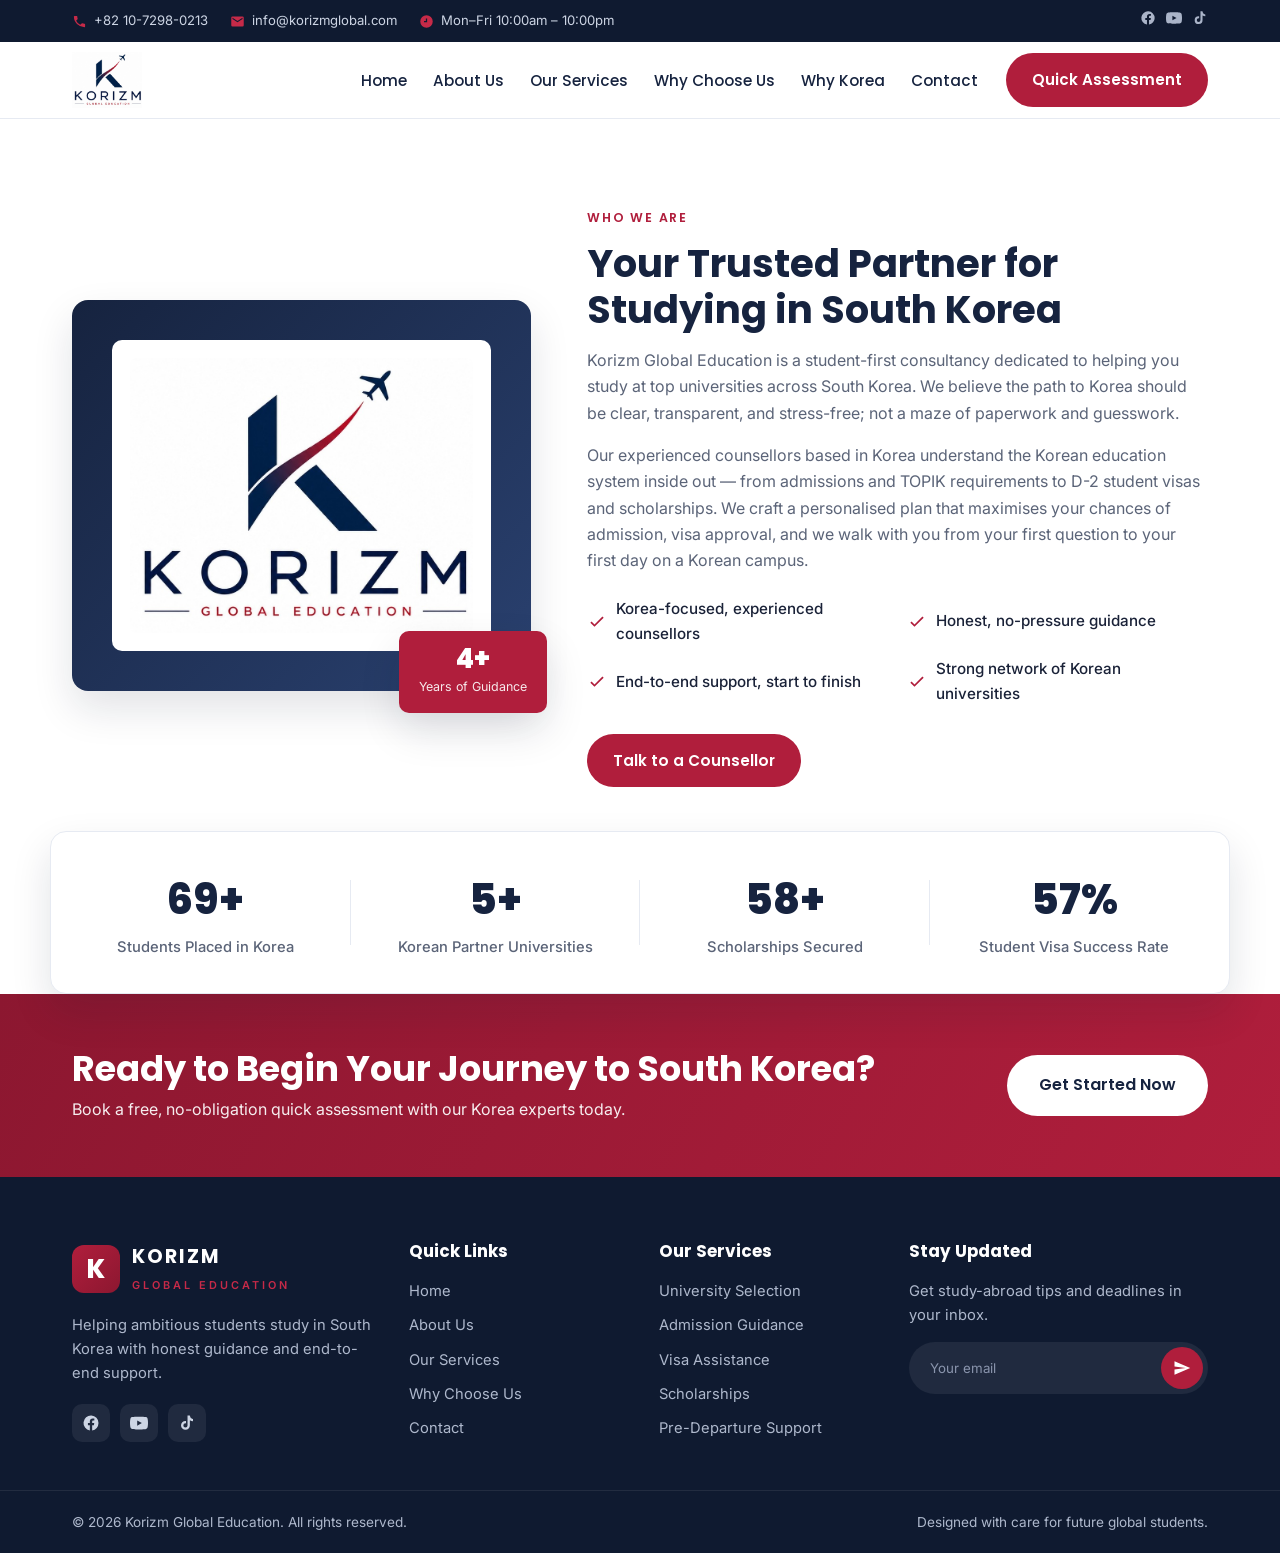
==== about.html @ 65f7f39e "Multiple Pages" ====
<!DOCTYPE html>
<html lang="en">
<head>
  <meta charset="UTF-8" />
  <meta name="viewport" content="width=device-width, initial-scale=1.0" />
  <title>About Us — Korizm Global Education</title>
  <meta name="description" content="Learn about Korizm Global Education, your trusted partner for studying in South Korea. Expert counsellors, Korea-based support, and proven success." />
  <link rel="icon" type="image/jpeg" href="public/korizm.jpg" />

  <!-- Fonts -->
  <link rel="preconnect" href="https://fonts.googleapis.com" />
  <link rel="preconnect" href="https://fonts.gstatic.com" crossorigin />
  <link href="https://fonts.googleapis.com/css2?family=Inter:wght@400;500;600;700&family=Poppins:wght@500;600;700;800&display=swap" rel="stylesheet" />

  <link rel="stylesheet" href="css/styles.css" />
</head>
<body>

  <!-- ===== Top Bar ===== -->
  <div class="topbar">
    <div class="container topbar__inner">
      <div class="topbar__contacts">
        <a href="https://wa.me/821072980213?text=Hello%20KORIZM%20Global%20Education" class="topbar__item">
          <svg viewBox="0 0 24 24" class="icon"><path d="M6.62 10.79a15.05 15.05 0 0 0 6.59 6.59l2.2-2.2a1 1 0 0 1 1.01-.24 11.36 11.36 0 0 0 3.56.57 1 1 0 0 1 1 1V20a1 1 0 0 1-1 1A17 17 0 0 1 3 4a1 1 0 0 1 1-1h3.5a1 1 0 0 1 1 1 11.36 11.36 0 0 0 .57 3.56 1 1 0 0 1-.24 1.01l-2.21 2.22z"/></svg>
          <span>+82 10-7298-0213</span>
        </a>
        <a href="mailto:info@korizmglobal.com" class="topbar__item">
          <svg viewBox="0 0 24 24" class="icon"><path d="M20 4H4a2 2 0 0 0-2 2v12a2 2 0 0 0 2 2h16a2 2 0 0 0 2-2V6a2 2 0 0 0-2-2zm0 4-8 5-8-5V6l8 5 8-5z"/></svg>
          <span>info@korizmglobal.com</span>
        </a>
        <span class="topbar__item topbar__hours">
          <svg viewBox="0 0 24 24" class="icon"><path d="M12 2a10 10 0 1 0 0 20 10 10 0 0 0 0-20zm1 11h-5v-2h3V7h2z"/></svg>
          <span>Mon–Fri 10:00am – 10:00pm</span>
        </span>
      </div>
      <div class="topbar__social">
        <a href="https://www.facebook.com/KorizmGlobal" target="_blank" aria-label="Facebook">
  <svg viewBox="0 0 24 24" class="icon">
    <path d="M22 12a10 10 0 1 0-11.56 9.88v-6.99H7.9V12h2.54V9.8c0-2.5 1.49-3.89 3.77-3.89 1.09 0 2.23.19 2.23.19v2.46h-1.26c-1.24 0-1.63.77-1.63 1.56V12h2.77l-.44 2.89h-2.33v6.99A10 10 0 0 0 22 12z"/>
  </svg>
</a>
        <a href="https://www.youtube.com/@KorizmGlobal" target="_blank" aria-label="YouTube">
  <svg viewBox="0 0 24 24" class="icon">
    <path d="M23.5 6.2a3 3 0 0 0-2.1-2.1C19.5 3.5 12 3.5 12 3.5s-7.5 0-9.4.6A3 3 0 0 0 .5 6.2 31.4 31.4 0 0 0 0 12a31.4 31.4 0 0 0 .5 5.8 3 3 0 0 0 2.1 2.1c1.9.6 9.4.6 9.4.6s7.5 0 9.4-.6a3 3 0 0 0 2.1-2.1A31.4 31.4 0 0 0 24 12a31.4 31.4 0 0 0-.5-5.8zM9.6 15.5v-7L15.8 12l-6.2 3.5z"/>
  </svg>
</a>
        <a href="https://www.tiktok.com/@korizmglobal" target="_blank" aria-label="TikTok">
  <svg viewBox="0 0 24 24" class="icon">
    <path d="M19.59 6.69a4.83 4.83 0 0 1-3.77-4.25V2h-3.12v13.17a2.78 2.78 0 1 1-2.78-2.78c.27 0 .53.04.78.11V9.33a5.9 5.9 0 0 0-.78-.05A5.9 5.9 0 1 0 15.82 15V8.35a7.93 7.93 0 0 0 4.18 1.18V6.69h-.41z"/>
  </svg>
</a>
      </div>
    </div>
  </div>

  <!-- ===== Header / Nav ===== -->
  <header class="header" id="header">
    <div class="container header__inner">
      <a href="index.html" class="brand">
        <img src="public/korizm.jpg" alt="Korizm Global Education" class="brand__logo" />
      </a>

      <nav class="nav" id="nav">
        <button class="nav__close" id="navClose" aria-label="Close menu">&times;</button>
        <ul class="nav__list">
          <li><a href="index.html" class="nav__link">Home</a></li>
          <li><a href="about.html" class="nav__link">About Us</a></li>
          <li><a href="services.html" class="nav__link">Our Services</a></li>
          <li><a href="why-us.html" class="nav__link">Why Choose Us</a></li>
          <li><a href="destinations.html" class="nav__link">Why Korea</a></li>
          <li><a href="contact.html" class="nav__link">Contact</a></li>
        </ul>
        <a href="contact.html" class="btn btn--primary nav__cta">Quick Assessment</a>
      </nav>

      <button class="nav__toggle" id="navToggle" aria-label="Open menu">
        <span></span><span></span><span></span>
      </button>
    </div>
  </header>

  <!-- ===== About Section ===== -->
  <section class="section about" id="about">
    <div class="container about__inner">
      <div class="about__media reveal">
        <div class="about__card">
          <div class="about__logo-wrap">
            <img src="public/korizm.jpg" alt="Korizm Global Education logo" />
          </div>
          <div class="about__badge">
            <strong>4+</strong>
            <span>Years of Guidance</span>
          </div>
        </div>
      </div>
      <div class="about__content reveal">
        <span class="eyebrow">Who We Are</span>
        <h1 class="section__title">Your Trusted Partner for Studying in South Korea</h1>
        <p>
          Korizm Global Education is a student-first consultancy dedicated to helping you study
          at top universities across South Korea. We believe the path to Korea should be clear,
          transparent, and stress-free; not a maze of paperwork and guesswork.
        </p>
        <p>
          Our experienced counsellors based in Korea understand the Korean education system inside out — from
          admissions and TOPIK requirements to D-2 student visas and scholarships. We
          craft a personalised plan that maximises your chances of admission, visa approval, and we walk with
          you from your first question to your first day on a Korean campus.
        </p>
        <ul class="about__points">
          <li><svg viewBox="0 0 24 24" class="tick"><path d="m9 16.2-3.5-3.5L4 14.2 9 19l11-11-1.5-1.5z"/></svg> Korea-focused, experienced counsellors</li>
          <li><svg viewBox="0 0 24 24" class="tick"><path d="m9 16.2-3.5-3.5L4 14.2 9 19l11-11-1.5-1.5z"/></svg> Honest, no-pressure guidance</li>
          <li><svg viewBox="0 0 24 24" class="tick"><path d="m9 16.2-3.5-3.5L4 14.2 9 19l11-11-1.5-1.5z"/></svg> End-to-end support, start to finish</li>
          <li><svg viewBox="0 0 24 24" class="tick"><path d="m9 16.2-3.5-3.5L4 14.2 9 19l11-11-1.5-1.5z"/></svg> Strong network of Korean universities</li>
        </ul>
        <a href="contact.html" class="btn btn--primary">Talk to a Counsellor</a>
      </div>
    </div>
  </section>

  <!-- ===== Stats ===== -->
  <section class="stats">
    <div class="container stats__grid">
      <div class="stat reveal">
        <div class="stat__num" data-count="120" data-suffix="+">0</div>
        <p class="stat__label">Students Placed in Korea</p>
      </div>
      <div class="stat reveal">
        <div class="stat__num" data-count="10" data-suffix="+">0</div>
        <p class="stat__label">Korean Partner Universities</p>
      </div>
      <div class="stat reveal">
        <div class="stat__num" data-count="100" data-suffix="+">0</div>
        <p class="stat__label">Scholarships Secured</p>
      </div>
      <div class="stat reveal">
        <div class="stat__num" data-count="98" data-suffix="%">0</div>
        <p class="stat__label">Student Visa Success Rate</p>
      </div>
    </div>
  </section>

  <!-- ===== CTA Banner ===== -->
  <section class="cta-banner">
    <div class="container cta-banner__inner reveal">
      <div>
        <h2>Ready to Begin Your Journey to South Korea?</h2>
        <p>Book a free, no-obligation quick assessment with our Korea experts today.</p>
      </div>
      <a href="contact.html" class="btn btn--light btn--lg">Get Started Now</a>
    </div>
  </section>

  <!-- ===== Footer ===== -->
  <footer class="footer">
    <div class="container footer__grid">
      <div class="footer__col footer__brand">
        <div class="footer__logo">
          <span class="footer__k">K</span>
          <div>
            <strong>KORIZM</strong>
            <small>GLOBAL EDUCATION</small>
          </div>
        </div>
        <p>Helping ambitious students study in South Korea with honest guidance and end-to-end support.</p>
        <div class="footer__social">
          <a href="https://www.facebook.com/KorizmGlobal" target="_blank" aria-label="Facebook">
  <svg viewBox="0 0 24 24" class="icon">
    <path d="M22 12a10 10 0 1 0-11.56 9.88v-6.99H7.9V12h2.54V9.8c0-2.5 1.49-3.89 3.77-3.89 1.09 0 2.23.19 2.23.19v2.46h-1.26c-1.24 0-1.63.77-1.63 1.56V12h2.77l-.44 2.89h-2.33v6.99A10 10 0 0 0 22 12z"/>
  </svg>
</a>
          <a href="https://www.youtube.com/@KorizmGlobal" target="_blank" aria-label="YouTube">
  <svg viewBox="0 0 24 24" class="icon">
    <path d="M23.5 6.2a3 3 0 0 0-2.1-2.1C19.5 3.5 12 3.5 12 3.5s-7.5 0-9.4.6A3 3 0 0 0 .5 6.2 31.4 31.4 0 0 0 0 12a31.4 31.4 0 0 0 .5 5.8 3 3 0 0 0 2.1 2.1c1.9.6 9.4.6 9.4.6s7.5 0 9.4-.6a3 3 0 0 0 2.1-2.1A31.4 31.4 0 0 0 24 12a31.4 31.4 0 0 0-.5-5.8zM9.6 15.5v-7L15.8 12l-6.2 3.5z"/>
  </svg>
</a>
          <a href="https://www.tiktok.com/@korizmGlobal" target="_blank" aria-label="TikTok">
  <svg viewBox="0 0 24 24" class="icon">
    <path d="M19.59 6.69a4.83 4.83 0 0 1-3.77-4.25V2h-3.12v13.17a2.78 2.78 0 1 1-2.78-2.78c.27 0 .53.04.78.11V9.33a5.9 5.9 0 0 0-.78-.05A5.9 5.9 0 1 0 15.82 15V8.35a7.93 7.93 0 0 0 4.18 1.18V6.69h-.41z"/>
  </svg>
</a>
        </div>
      </div>

      <div class="footer__col">
        <h4>Quick Links</h4>
        <ul>
          <li><a href="index.html">Home</a></li>
          <li><a href="about.html">About Us</a></li>
          <li><a href="services.html">Our Services</a></li>
          <li><a href="why-us.html">Why Choose Us</a></li>
          <li><a href="contact.html">Contact</a></li>
        </ul>
      </div>

      <div class="footer__col">
        <h4>Our Services</h4>
        <ul>
          <li><a href="services.html">University Selection</a></li>
          <li><a href="services.html">Admission Guidance</a></li>
          <li><a href="services.html">Visa Assistance</a></li>
          <li><a href="services.html">Scholarships</a></li>
          <li><a href="services.html">Pre-Departure Support</a></li>
        </ul>
      </div>

      <div class="footer__col footer__newsletter">
        <h4>Stay Updated</h4>
        <p>Get study-abroad tips and deadlines in your inbox.</p>
        <form class="newsletter" id="newsletter">
          <input type="email" placeholder="Your email" aria-label="Email" required />
          <button type="submit" aria-label="Subscribe">
            <svg viewBox="0 0 24 24" class="icon"><path d="M2 21l21-9L2 3v7l15 2-15 2z"/></svg>
          </button>
        </form>
      </div>
    </div>

    <div class="footer__bottom">
      <div class="container footer__bottom-inner">
        <p>&copy; <span id="year"></span> Korizm Global Education. All rights reserved.</p>
        <p>Designed with care for future global students.</p>
      </div>
    </div>
  </footer>

  <a href="index.html" class="to-top" id="toTop" aria-label="Back to top">
    <svg viewBox="0 0 24 24" class="icon"><path d="M12 4l8 8-1.4 1.4L13 7.8V20h-2V7.8L5.4 13.4 4 12z"/></svg>
  </a>

  <script src="js/main.js"></script>
</body>
</html>
---- css/styles.css ----
/* ===========================================================
   Korizm Global Education — styles
   Brand: navy #16233f  +  crimson #b01e3c
   =========================================================== */

:root {
  --navy-900: #0f1a30;
  --navy-800: #16233f;
  --navy-700: #1f3157;
  --navy-600: #2a4170;
  --crimson: #b01e3c;
  --crimson-600: #c62a48;
  --crimson-700: #8c1730;
  --ink: #1a2238;
  --muted: #5b6478;
  --line: #e6eaf2;
  --bg: #ffffff;
  --bg-soft: #f5f7fb;
  --gold: #e6b65c;

  --radius: 16px;
  --radius-sm: 10px;
  --shadow-sm: 0 4px 14px rgba(15, 26, 48, .06);
  --shadow: 0 18px 40px rgba(15, 26, 48, .12);
  --container: 1180px;

  --font-head: "Poppins", system-ui, sans-serif;
  --font-body: "Inter", system-ui, sans-serif;
}

* { margin: 0; padding: 0; box-sizing: border-box; }

html { scroll-behavior: smooth; scroll-padding-top: 92px; }

body {
  font-family: var(--font-body);
  color: var(--ink);
  background: var(--bg);
  line-height: 1.65;
  -webkit-font-smoothing: antialiased;
  overflow-x: hidden;
}

img { max-width: 100%; display: block; }
a { text-decoration: none; color: inherit; }
ul { list-style: none; }

h1, h2, h3, h4 { font-family: var(--font-head); line-height: 1.2; color: var(--navy-800); }

.container { width: 100%; max-width: var(--container); margin: 0 auto; padding: 0 22px; }

.icon { width: 18px; height: 18px; fill: currentColor; }

/* ---------- Buttons ---------- */
.btn {
  display: inline-flex; align-items: center; justify-content: center; gap: 8px;
  font-family: var(--font-head); font-weight: 600; font-size: .95rem;
  padding: 12px 24px; border-radius: 999px; cursor: pointer; border: 2px solid transparent;
  transition: transform .2s ease, box-shadow .2s ease, background .2s ease, color .2s ease;
  white-space: nowrap;
}
.btn--primary { background: var(--crimson); color: #fff; }
.btn--primary:hover { background: var(--crimson-700); transform: translateY(-2px); box-shadow: 0 12px 24px rgba(176, 30, 60, .3); }
.btn--ghost { background: transparent; color: #fff; border-color: rgba(255, 255, 255, .5); }
.btn--ghost:hover { background: rgba(255, 255, 255, .12); border-color: #fff; }
.btn--light { background: #fff; color: var(--navy-800); }
.btn--light:hover { transform: translateY(-2px); box-shadow: var(--shadow); }
.btn--lg { padding: 15px 30px; font-size: 1rem; }
.btn--block { width: 100%; }

/* ---------- Top bar ---------- */
.topbar { background: var(--navy-900); color: #cdd5e4; font-size: .82rem; }
.topbar__inner { display: flex; align-items: center; justify-content: space-between; min-height: 42px; gap: 16px; }
.topbar__contacts { display: flex; align-items: center; gap: 22px; flex-wrap: wrap; }
.topbar__item { display: inline-flex; align-items: center; gap: 7px; color: #cdd5e4; transition: color .2s; }
.topbar__item:hover { color: #fff; }
.topbar__item .icon { width: 15px; height: 15px; color: var(--crimson-600); }
.topbar__social { display: flex; gap: 10px; }
.topbar__social a { color: #aab4c8; transition: color .2s, transform .2s; }
.topbar__social a:hover { color: #fff; transform: translateY(-2px); }
.topbar__social .icon { width: 16px; height: 16px; }

/* ---------- Header ---------- */
.header {
  position: sticky; top: 0; z-index: 100; background: #fff;
  border-bottom: 1px solid var(--line); transition: box-shadow .3s, padding .3s;
}
.header.scrolled { box-shadow: var(--shadow-sm); }
.header__inner { display: flex; align-items: center; justify-content: space-between; min-height: 76px; gap: 18px; }
.brand__logo { height: 56px; width: auto; object-fit: contain; transition: height .3s; }
.header.scrolled .brand__logo { height: 48px; }

.nav { display: flex; align-items: center; gap: 28px; }
.nav__list { display: flex; align-items: center; gap: 26px; }
.nav__link {
  font-family: var(--font-head); font-weight: 500; font-size: .95rem; color: var(--navy-800);
  position: relative; padding: 6px 0;
}
.nav__link::after {
  content: ""; position: absolute; left: 0; bottom: 0; height: 2px; width: 0;
  background: var(--crimson); transition: width .25s ease;
}
.nav__link:hover, .nav__link.active { color: var(--crimson); }
.nav__link:hover::after, .nav__link.active::after { width: 100%; }
.nav__close { display: none; }

.nav__toggle { display: none; flex-direction: column; gap: 5px; background: none; border: 0; cursor: pointer; padding: 6px; }
.nav__toggle span { width: 26px; height: 3px; background: var(--navy-800); border-radius: 2px; transition: .3s; }

/* ---------- Hero ---------- */
.hero {
  position: relative; color: #fff; overflow: hidden;
  background: linear-gradient(125deg, var(--navy-900) 0%, var(--navy-800) 45%, var(--navy-700) 100%);
}
.hero__bg { position: absolute; inset: 0; overflow: hidden; }
.hero__bg::before, .hero__bg::after {
  content: ""; position: absolute; border-radius: 50%; filter: blur(10px);
}
.hero__bg::before {
  width: 520px; height: 520px; top: -160px; right: -120px;
  background: radial-gradient(circle, rgba(176, 30, 60, .35), transparent 65%);
}
.hero__bg::after {
  width: 460px; height: 460px; bottom: -180px; left: -120px;
  background: radial-gradient(circle, rgba(42, 65, 112, .55), transparent 65%);
}
.hero__plane {
  position: absolute; top: 18%; right: 8%; font-size: 4rem; color: rgba(255, 255, 255, .14);
  transform: rotate(-25deg); animation: float 6s ease-in-out infinite;
}
@keyframes float { 0%, 100% { transform: translateY(0) rotate(-25deg); } 50% { transform: translateY(-18px) rotate(-25deg); } }

.hero__inner { position: relative; z-index: 2; padding: 90px 22px 130px; }
.hero__content { max-width: 720px; }
.hero__eyebrow {
  display: inline-block; font-family: var(--font-head); font-weight: 600; font-size: .8rem;
  letter-spacing: 1.5px; text-transform: uppercase; color: #ffd0db;
  background: rgba(176, 30, 60, .25); border: 1px solid rgba(255, 255, 255, .14);
  padding: 7px 16px; border-radius: 999px; margin-bottom: 22px;
}
.hero__title { font-size: clamp(2.1rem, 5vw, 3.5rem); font-weight: 800; color: #fff; margin-bottom: 20px; }
.hero__title span { color: var(--crimson-600); position: relative; }
.hero__text { font-size: 1.1rem; color: #c7d0e2; max-width: 620px; margin-bottom: 34px; }
.hero__actions { display: flex; flex-wrap: wrap; gap: 14px; margin-bottom: 40px; }
.hero__trust { display: flex; align-items: center; gap: 14px; }
.hero__avatars { display: flex; }
.hero__avatars span {
  width: 40px; height: 40px; border-radius: 50%; display: grid; place-items: center;
  font-family: var(--font-head); font-weight: 600; font-size: .8rem; color: #fff;
  background: var(--navy-600); border: 2px solid var(--navy-800); margin-left: -10px;
}
.hero__avatars span:first-child { margin-left: 0; }
.hero__trust p { font-size: .92rem; color: #c7d0e2; }
.hero__trust strong { color: #fff; }
.hero__wave {
  position: absolute; left: 0; right: 0; bottom: -1px; height: 70px; z-index: 1;
  background: var(--bg);
  clip-path: polygon(0 100%, 100% 100%, 100% 35%, 0 75%);
}

/* ---------- Sections ---------- */
.section { padding: 84px 0; }
.section--soft { background: var(--bg-soft); }
.section__head { max-width: 660px; margin: 0 auto 52px; text-align: center; }
.eyebrow {
  display: inline-block; font-family: var(--font-head); font-weight: 600; font-size: .78rem;
  letter-spacing: 1.8px; text-transform: uppercase; color: var(--crimson); margin-bottom: 12px;
}
.section__title { font-size: clamp(1.7rem, 3.5vw, 2.4rem); font-weight: 700; margin-bottom: 14px; }
.section__sub { color: var(--muted); font-size: 1.05rem; }

/* ---------- Stats ---------- */
.stats { background: #fff; margin-top: -40px; position: relative; z-index: 3; }
.stats__grid {
  display: grid; grid-template-columns: repeat(4, 1fr); gap: 20px;
  background: #fff; border: 1px solid var(--line); border-radius: var(--radius);
  box-shadow: var(--shadow); padding: 34px 20px;
}
.stat { text-align: center; position: relative; }
.stat:not(:last-child)::after {
  content: ""; position: absolute; right: -10px; top: 15%; height: 70%; width: 1px; background: var(--line);
}
.stat__num { font-family: var(--font-head); font-weight: 800; font-size: clamp(1.8rem, 4vw, 2.6rem); color: var(--navy-800); }
.stat__label { color: var(--muted); font-size: .92rem; font-weight: 500; }

/* ---------- About ---------- */
.about__inner { display: grid; grid-template-columns: 0.85fr 1.15fr; gap: 56px; align-items: center; }
.about__card {
  position: relative; border-radius: var(--radius);
  background: linear-gradient(135deg, var(--navy-800), var(--navy-600));
  padding: 40px; box-shadow: var(--shadow);
}
.about__logo-wrap { background: #fff; border-radius: var(--radius-sm); padding: 18px; }
.about__logo-wrap img { border-radius: 8px; }
.about__badge {
  position: absolute; bottom: -22px; right: -16px; background: var(--crimson); color: #fff;
  border-radius: var(--radius-sm); padding: 14px 20px; text-align: center; box-shadow: var(--shadow);
}
.about__badge strong { display: block; font-family: var(--font-head); font-size: 1.7rem; font-weight: 800; line-height: 1; color: #fff; }
.about__badge span { font-size: .78rem; opacity: .9; }
.about__content p { color: var(--muted); margin-bottom: 16px; }
.about__points { display: grid; grid-template-columns: 1fr 1fr; gap: 10px 18px; margin: 22px 0 28px; }
.about__points li { display: flex; align-items: center; gap: 9px; font-weight: 500; font-size: .95rem; color: var(--ink); }
.tick { width: 20px; height: 20px; fill: var(--crimson); flex-shrink: 0; }

/* ---------- Services ---------- */
.services__grid { display: grid; grid-template-columns: repeat(3, 1fr); gap: 24px; }
.service {
  background: #fff; border: 1px solid var(--line); border-radius: var(--radius);
  padding: 32px 28px; transition: transform .25s, box-shadow .25s, border-color .25s;
}
.service:hover { transform: translateY(-6px); box-shadow: var(--shadow); border-color: transparent; }
.service__icon {
  width: 58px; height: 58px; border-radius: 14px; display: grid; place-items: center; margin-bottom: 18px;
  background: linear-gradient(135deg, var(--navy-800), var(--navy-600));
}
.service__icon svg { width: 28px; height: 28px; fill: #fff; }
.service:hover .service__icon { background: linear-gradient(135deg, var(--crimson), var(--crimson-700)); }
.service h3 { font-size: 1.2rem; margin-bottom: 10px; }
.service p { color: var(--muted); font-size: .95rem; }

/* ---------- Why choose us ---------- */
.why__grid { display: grid; grid-template-columns: repeat(4, 1fr); gap: 22px; }
.pillar {
  position: relative; background: #fff; border: 1px solid var(--line); border-radius: var(--radius);
  padding: 34px 26px 28px; overflow: hidden; transition: transform .25s, box-shadow .25s;
}
.pillar::before {
  content: ""; position: absolute; top: 0; left: 0; height: 4px; width: 0;
  background: var(--crimson); transition: width .3s;
}
.pillar:hover { transform: translateY(-6px); box-shadow: var(--shadow); }
.pillar:hover::before { width: 100%; }
.pillar__no { font-family: var(--font-head); font-weight: 800; font-size: 2.4rem; color: var(--line); margin-bottom: 6px; }
.pillar:hover .pillar__no { color: var(--crimson); }
.pillar h3 { font-size: 1.15rem; margin-bottom: 8px; }
.pillar p { color: var(--muted); font-size: .93rem; }

/* ---------- Destinations ---------- */
.destinations__grid { display: grid; grid-template-columns: repeat(4, 1fr); gap: 20px; }
.dest {
  background: #fff; border: 1px solid var(--line); border-radius: var(--radius);
  padding: 26px 22px; text-align: center; transition: transform .25s, box-shadow .25s;
}
.dest:hover { transform: translateY(-6px); box-shadow: var(--shadow); }
.dest__flag { font-size: 2.6rem; display: block; margin-bottom: 12px; }
.dest h3 { font-size: 1.1rem; margin-bottom: 4px; }
.dest p { color: var(--muted); font-size: .85rem; }

/* ---------- Testimonials ---------- */
.testimonials__grid { display: grid; grid-template-columns: repeat(3, 1fr); gap: 24px; }
.quote {
  background: #fff; border: 1px solid var(--line); border-radius: var(--radius);
  padding: 30px 28px; box-shadow: var(--shadow-sm); position: relative;
}
.quote__stars { color: var(--gold); letter-spacing: 2px; margin-bottom: 14px; font-size: 1.05rem; }
.quote blockquote { color: var(--ink); font-size: .98rem; font-style: italic; margin-bottom: 22px; }
.quote figcaption { display: flex; align-items: center; gap: 12px; }
.quote__avatar {
  width: 46px; height: 46px; border-radius: 50%; display: grid; place-items: center;
  background: linear-gradient(135deg, var(--navy-700), var(--navy-600)); color: #fff;
  font-family: var(--font-head); font-weight: 600;
}
.quote figcaption strong { display: block; color: var(--navy-800); font-family: var(--font-head); }
.quote figcaption small { color: var(--muted); }

/* ---------- CTA banner ---------- */
.cta-banner { background: linear-gradient(120deg, var(--crimson-700), var(--crimson)); color: #fff; }
.cta-banner__inner {
  display: flex; align-items: center; justify-content: space-between; gap: 26px;
  padding: 54px 22px; flex-wrap: wrap;
}
.cta-banner h2 { color: #fff; font-size: clamp(1.6rem, 3vw, 2.2rem); margin-bottom: 6px; }
.cta-banner p { opacity: .92; }

/* ---------- Contact ---------- */
.contact__inner { display: grid; grid-template-columns: 1fr 1.1fr; gap: 50px; align-items: start; }
.contact__info p { color: var(--muted); margin-bottom: 28px; }
.contact__list { display: grid; gap: 18px; }
.contact__list li { display: flex; align-items: center; gap: 16px; }
.contact__ic {
  width: 50px; height: 50px; border-radius: 12px; flex-shrink: 0; display: grid; place-items: center;
  background: var(--bg-soft); color: var(--crimson);
}
.contact__ic svg { width: 22px; height: 22px; fill: currentColor; }
.contact__list strong { display: block; font-family: var(--font-head); color: var(--navy-800); font-size: .95rem; }
.contact__list a, .contact__list span { color: var(--muted); }
.contact__list a:hover { color: var(--crimson); }

.contact__form {
  background: #fff; border: 1px solid var(--line); border-radius: var(--radius);
  padding: 34px; box-shadow: var(--shadow);
}
.contact__form h3 { font-size: 1.3rem; margin-bottom: 22px; }
.field { margin-bottom: 16px; }
.field-row { display: grid; grid-template-columns: 1fr 1fr; gap: 16px; }
.field input, .field select, .field textarea {
  width: 100%; font-family: var(--font-body); font-size: .95rem; color: var(--ink);
  padding: 13px 16px; border: 1.5px solid var(--line); border-radius: var(--radius-sm);
  background: var(--bg-soft); transition: border-color .2s, background .2s;
}
.field input:focus, .field select:focus, .field textarea:focus {
  outline: none; border-color: var(--crimson); background: #fff;
}
.field textarea { resize: vertical; }
.form__note {
  margin-top: 14px; padding: 12px 16px; border-radius: var(--radius-sm);
  background: #e9f7ef; color: #1d7a45; font-size: .9rem; font-weight: 500; text-align: center;
}

/* ---------- Footer ---------- */
.footer { background: var(--navy-900); color: #aeb8cc; padding-top: 64px; font-size: .92rem; }
.footer__grid { display: grid; grid-template-columns: 1.4fr 1fr 1fr 1.3fr; gap: 34px; padding-bottom: 48px; }
.footer h4 { color: #fff; font-size: 1.05rem; margin-bottom: 18px; }
.footer__col ul { display: grid; gap: 10px; }
.footer__col a { color: #aeb8cc; transition: color .2s, padding-left .2s; }
.footer__col a:hover { color: #fff; padding-left: 4px; }
.footer__brand p { margin: 16px 0 18px; max-width: 320px; }
.footer__logo { display: flex; align-items: center; gap: 12px; }
.footer__k {
  width: 48px; height: 48px; border-radius: 12px; display: grid; place-items: center;
  font-family: var(--font-head); font-weight: 800; font-size: 1.6rem; color: #fff;
  background: linear-gradient(135deg, var(--crimson), var(--crimson-700));
}
.footer__logo strong { display: block; font-family: var(--font-head); color: #fff; font-size: 1.2rem; letter-spacing: 2px; }
.footer__logo small { color: var(--crimson-600); font-size: .68rem; letter-spacing: 3px; font-weight: 600; }
.footer__social { display: flex; gap: 10px; }
.footer__social a {
  width: 38px; height: 38px; border-radius: 10px; display: grid; place-items: center;
  background: rgba(255, 255, 255, .07); color: #cdd5e4; transition: background .2s, transform .2s;
}
.footer__social a:hover { background: var(--crimson); color: #fff; transform: translateY(-3px); }
.newsletter { display: flex; background: rgba(255, 255, 255, .07); border-radius: 999px; padding: 5px; margin-top: 14px; }
.newsletter input { flex: 1; background: none; border: 0; color: #fff; padding: 8px 16px; font-family: var(--font-body); }
.newsletter input::placeholder { color: #8a95ad; }
.newsletter input:focus { outline: none; }
.newsletter button {
  width: 42px; height: 42px; border: 0; border-radius: 50%; cursor: pointer; flex-shrink: 0;
  background: var(--crimson); color: #fff; display: grid; place-items: center; transition: background .2s;
}
.newsletter button:hover { background: var(--crimson-700); }
.footer__bottom { border-top: 1px solid rgba(255, 255, 255, .08); padding: 20px 0; }
.footer__bottom-inner { display: flex; justify-content: space-between; gap: 12px; flex-wrap: wrap; font-size: .85rem; }

/* ---------- Back to top ---------- */
.to-top {
  position: fixed; right: 22px; bottom: 22px; width: 48px; height: 48px; border-radius: 50%;
  background: var(--crimson); color: #fff; display: grid; place-items: center; z-index: 90;
  box-shadow: var(--shadow); opacity: 0; visibility: hidden; transform: translateY(12px);
  transition: opacity .3s, transform .3s, background .2s;
}
.to-top svg { width: 22px; height: 22px; fill: #fff; }
.to-top.show { opacity: 1; visibility: visible; transform: translateY(0); }
.to-top:hover { background: var(--crimson-700); }

/* ---------- Scroll reveal ---------- */
.reveal { opacity: 0; transform: translateY(28px); transition: opacity .7s ease, transform .7s ease; }
.reveal.in { opacity: 1; transform: none; }

/* ===========================================================
   Responsive
   =========================================================== */
@media (max-width: 980px) {
  .about__inner, .contact__inner { grid-template-columns: 1fr; gap: 40px; }
  .services__grid, .testimonials__grid { grid-template-columns: repeat(2, 1fr); }
  .why__grid { grid-template-columns: repeat(2, 1fr); }
  .destinations__grid { grid-template-columns: repeat(3, 1fr); }
  .stats__grid { grid-template-columns: repeat(2, 1fr); gap: 28px 10px; }
  .stat:nth-child(2)::after { display: none; }
  .footer__grid { grid-template-columns: 1fr 1fr; }
}

@media (max-width: 860px) {
  .topbar__hours { display: none; }

  .nav {
    position: fixed; inset: 0 0 0 auto; width: min(82vw, 330px); background: #fff;
    flex-direction: column; align-items: flex-start; gap: 0; padding: 80px 28px 28px;
    transform: translateX(100%); transition: transform .35s ease; box-shadow: -10px 0 40px rgba(0,0,0,.15);
    z-index: 200;
  }
  .nav.open { transform: translateX(0); }
  .nav__list { flex-direction: column; align-items: flex-start; gap: 4px; width: 100%; }
  .nav__list li { width: 100%; }
  .nav__link { display: block; width: 100%; padding: 12px 0; border-bottom: 1px solid var(--line); }
  .nav__link::after { display: none; }
  .nav__cta { margin-top: 22px; width: 100%; }
  .nav__close {
    display: block; position: absolute; top: 18px; right: 22px; font-size: 2rem; line-height: 1;
    background: none; border: 0; color: var(--navy-800); cursor: pointer;
  }
  .nav__toggle { display: flex; }
  body.nav-open { overflow: hidden; }
  .nav-backdrop {
    position: fixed; inset: 0; background: rgba(10, 16, 30, .5); z-index: 150;
    opacity: 0; visibility: hidden; transition: opacity .3s;
  }
  .nav-backdrop.show { opacity: 1; visibility: visible; }
}

@media (max-width: 620px) {
  .section { padding: 60px 0; }
  .topbar__inner { justify-content: center; }
  .topbar__social { display: none; }
  .services__grid, .testimonials__grid, .why__grid, .destinations__grid { grid-template-columns: 1fr; }
  .about__points { grid-template-columns: 1fr; }
  .field-row { grid-template-columns: 1fr; }
  .footer__grid { grid-template-columns: 1fr; }
  .hero__inner { padding: 60px 22px 100px; }
  .cta-banner__inner { flex-direction: column; text-align: center; }
  .footer__bottom-inner { justify-content: center; text-align: center; }
}
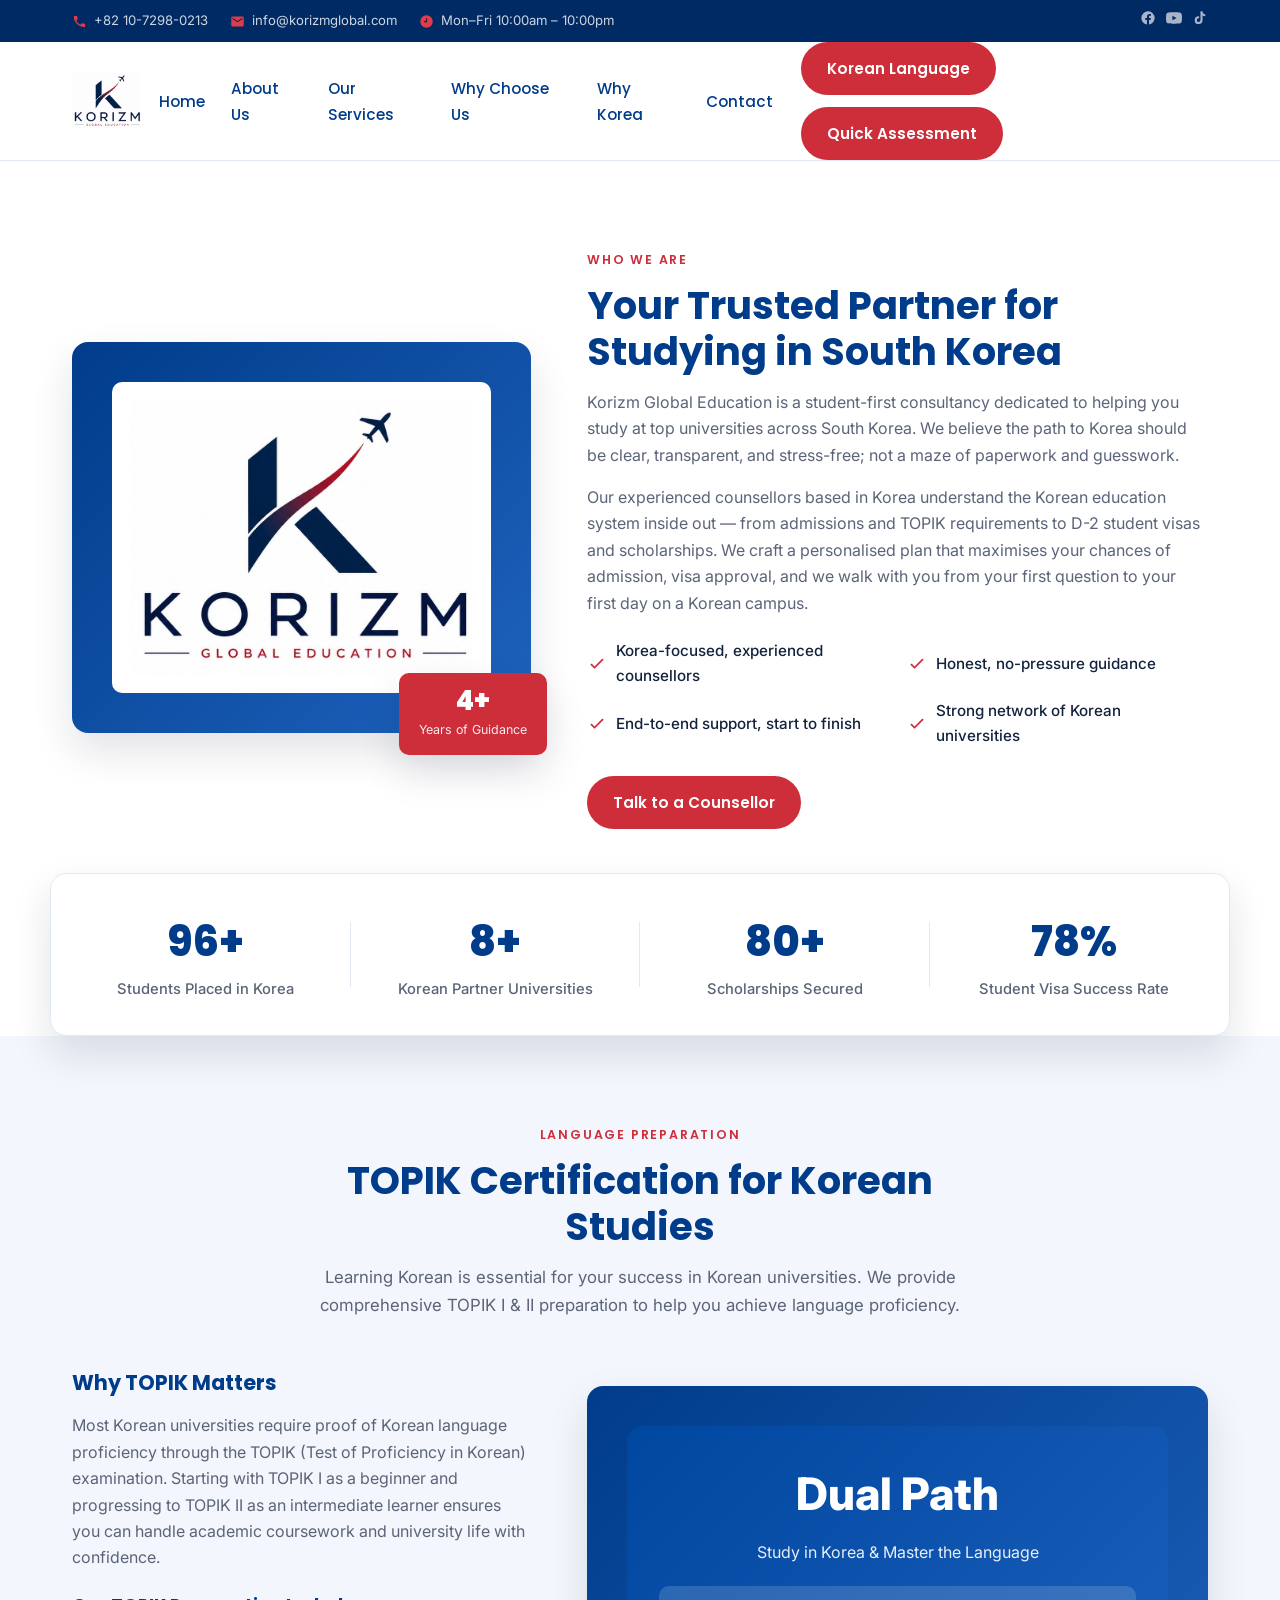
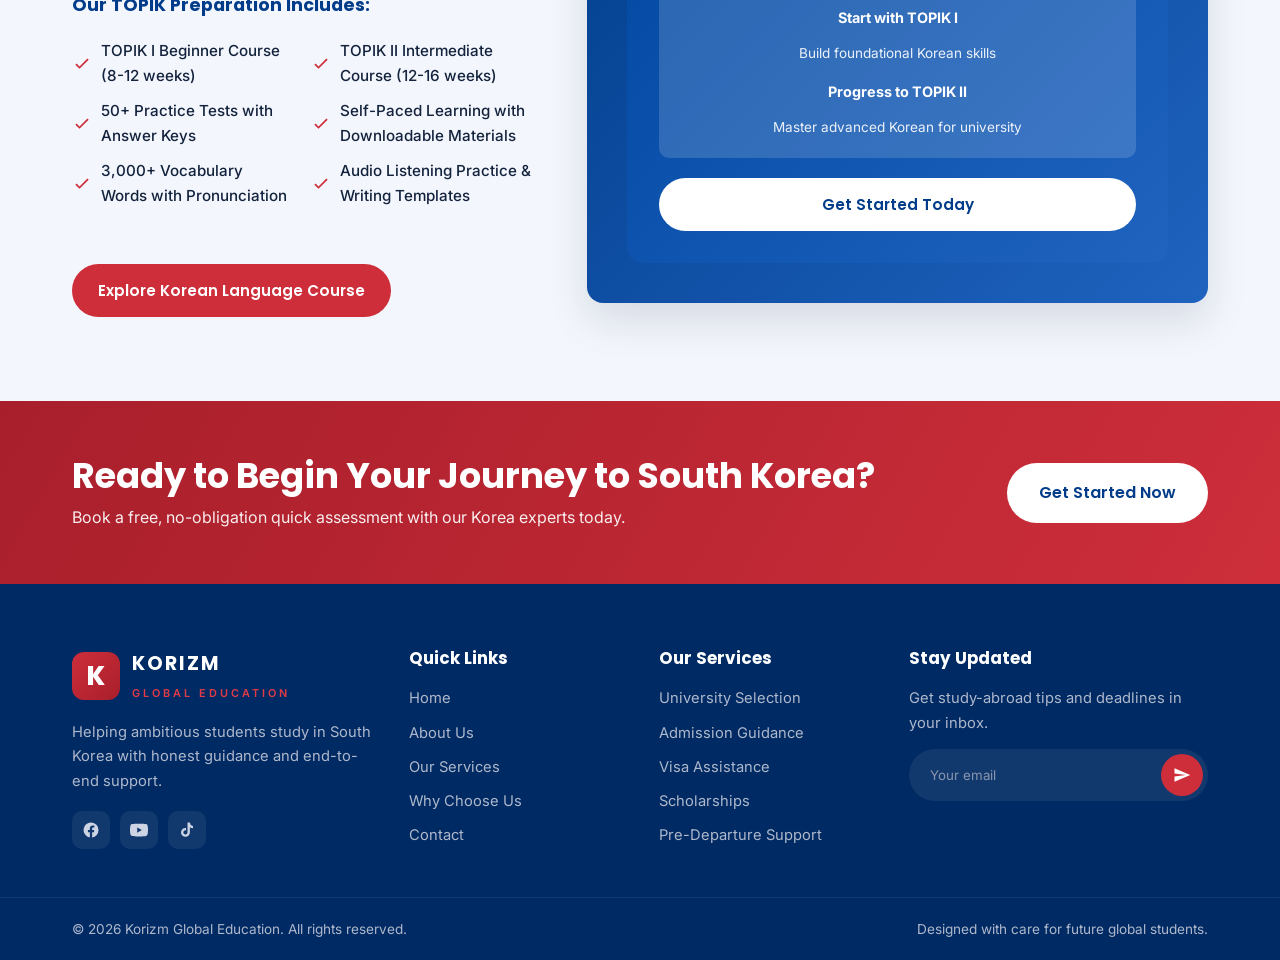
==== commit abb50c24: "Add files via upload" ====
--- a/about.html
+++ b/about.html
@@ -70,7 +70,10 @@
           <li><a href="destinations.html" class="nav__link">Why Korea</a></li>
           <li><a href="contact.html" class="nav__link">Contact</a></li>
         </ul>
-        <a href="contact.html" class="btn btn--primary nav__cta">Quick Assessment</a>
+        <div style="display: flex; gap: 12px; flex-wrap: wrap;">
+          <a href="korean-language.html" class="btn btn--primary nav__cta">Korean Language</a>
+          <a href="contact.html" class="btn btn--primary nav__cta">Quick Assessment</a>
+        </div>
       </nav>
 
       <button class="nav__toggle" id="navToggle" aria-label="Open menu">
@@ -140,6 +143,52 @@
     </div>
   </section>
 
+  <!-- ===== Korean Language Integration ===== -->
+  <section class="section section--soft">
+    <div class="container">
+      <div class="section__head reveal">
+        <span class="eyebrow">Language Preparation</span>
+        <h2 class="section__title">TOPIK Certification for Korean Studies</h2>
+        <p class="section__sub">Learning Korean is essential for your success in Korean universities. We provide comprehensive TOPIK I & II preparation to help you achieve language proficiency.</p>
+      </div>
+
+      <div class="about__inner">
+        <div class="about__content reveal">
+          <h3 style="font-size: 1.3rem; margin-bottom: 16px;">Why TOPIK Matters</h3>
+          <p>
+            Most Korean universities require proof of Korean language proficiency through the TOPIK (Test of Proficiency in Korean) examination. Starting with TOPIK I as a beginner and progressing to TOPIK II as an intermediate learner ensures you can handle academic coursework and university life with confidence.
+          </p>
+          <h3 style="font-size: 1.1rem; margin-top: 24px; margin-bottom: 12px;">Our TOPIK Preparation Includes:</h3>
+          <ul class="about__points">
+            <li><svg viewBox="0 0 24 24" class="tick"><path d="m9 16.2-3.5-3.5L4 14.2 9 19l11-11-1.5-1.5z"/></svg> TOPIK I Beginner Course (8-12 weeks)</li>
+            <li><svg viewBox="0 0 24 24" class="tick"><path d="m9 16.2-3.5-3.5L4 14.2 9 19l11-11-1.5-1.5z"/></svg> TOPIK II Intermediate Course (12-16 weeks)</li>
+            <li><svg viewBox="0 0 24 24" class="tick"><path d="m9 16.2-3.5-3.5L4 14.2 9 19l11-11-1.5-1.5z"/></svg> 50+ Practice Tests with Answer Keys</li>
+            <li><svg viewBox="0 0 24 24" class="tick"><path d="m9 16.2-3.5-3.5L4 14.2 9 19l11-11-1.5-1.5z"/></svg> Self-Paced Learning with Downloadable Materials</li>
+            <li><svg viewBox="0 0 24 24" class="tick"><path d="m9 16.2-3.5-3.5L4 14.2 9 19l11-11-1.5-1.5z"/></svg> 3,000+ Vocabulary Words with Pronunciation</li>
+            <li><svg viewBox="0 0 24 24" class="tick"><path d="m9 16.2-3.5-3.5L4 14.2 9 19l11-11-1.5-1.5z"/></svg> Audio Listening Practice & Writing Templates</li>
+          </ul>
+          <a href="korean-language.html" class="btn btn--primary" style="margin-top: 28px;">
+            Explore Korean Language Course
+          </a>
+        </div>
+
+        <div class="about__card reveal" style="border-radius: var(--radius); overflow: hidden;">
+          <div style="background: linear-gradient(135deg, #0047a0, #1f63bf); padding: 32px; text-align: center; border-radius: var(--radius);">
+            <div style="font-size: 2.8rem; font-weight: 800; color: #fff; margin-bottom: 8px;">Dual Path</div>
+            <p style="color: rgba(255,255,255,.9); margin-bottom: 20px;">Study in Korea & Master the Language</p>
+            <div style="background: rgba(255,255,255,.15); padding: 20px; border-radius: var(--radius-sm); margin-bottom: 20px;">
+              <p style="color: #fff; font-size: .9rem; margin-bottom: 12px;"><strong>Start with TOPIK I</strong></p>
+              <p style="color: rgba(255,255,255,.9); font-size: .85rem; margin-bottom: 16px;">Build foundational Korean skills</p>
+              <p style="color: #fff; font-size: .9rem; margin-bottom: 12px;"><strong>Progress to TOPIK II</strong></p>
+              <p style="color: rgba(255,255,255,.9); font-size: .85rem;">Master advanced Korean for university</p>
+            </div>
+            <a href="korean-language.html" class="btn btn--light" style="width: 100%;">Get Started Today</a>
+          </div>
+        </div>
+      </div>
+    </div>
+  </section>
+
   <!-- ===== CTA Banner ===== -->
   <section class="cta-banner">
     <div class="container cta-banner__inner reveal">
--- a/css/styles.css
+++ b/css/styles.css
@@ -1,21 +1,22 @@
 /* ===========================================================
    Korizm Global Education — styles
-   Brand: navy #16233f  +  crimson #b01e3c
+   Brand: South Korea flag colors — blue #0047A0 + red #CD2E3A on white
    =========================================================== */
 
 :root {
-  --navy-900: #0f1a30;
-  --navy-800: #16233f;
-  --navy-700: #1f3157;
-  --navy-600: #2a4170;
-  --crimson: #b01e3c;
-  --crimson-600: #c62a48;
-  --crimson-700: #8c1730;
-  --ink: #1a2238;
+  /* South Korea flag palette: blue #0047A0, red #CD2E3A, white + black accents */
+  --navy-900: #002a63;
+  --navy-800: #003c8a;
+  --navy-700: #0047a0;
+  --navy-600: #1f63bf;
+  --crimson: #cd2e3a;
+  --crimson-600: #e23b48;
+  --crimson-700: #a81f2b;
+  --ink: #14233d;
   --muted: #5b6478;
-  --line: #e6eaf2;
+  --line: #e3e9f3;
   --bg: #ffffff;
-  --bg-soft: #f5f7fb;
+  --bg-soft: #f3f6fc;
   --gold: #e6b65c;
 
   --radius: 16px;
@@ -60,7 +61,7 @@
   white-space: nowrap;
 }
 .btn--primary { background: var(--crimson); color: #fff; }
-.btn--primary:hover { background: var(--crimson-700); transform: translateY(-2px); box-shadow: 0 12px 24px rgba(176, 30, 60, .3); }
+.btn--primary:hover { background: var(--crimson-700); transform: translateY(-2px); box-shadow: 0 12px 24px rgba(205, 46, 58, .32); }
 .btn--ghost { background: transparent; color: #fff; border-color: rgba(255, 255, 255, .5); }
 .btn--ghost:hover { background: rgba(255, 255, 255, .12); border-color: #fff; }
 .btn--light { background: #fff; color: var(--navy-800); }
@@ -118,11 +119,11 @@
 }
 .hero__bg::before {
   width: 520px; height: 520px; top: -160px; right: -120px;
-  background: radial-gradient(circle, rgba(176, 30, 60, .35), transparent 65%);
+  background: radial-gradient(circle, rgba(205, 46, 58, .38), transparent 65%);
 }
 .hero__bg::after {
   width: 460px; height: 460px; bottom: -180px; left: -120px;
-  background: radial-gradient(circle, rgba(42, 65, 112, .55), transparent 65%);
+  background: radial-gradient(circle, rgba(31, 99, 191, .5), transparent 65%);
 }
 .hero__plane {
   position: absolute; top: 18%; right: 8%; font-size: 4rem; color: rgba(255, 255, 255, .14);
@@ -130,19 +131,26 @@
 }
 @keyframes float { 0%, 100% { transform: translateY(0) rotate(-25deg); } 50% { transform: translateY(-18px) rotate(-25deg); } }
 
-.hero__inner { position: relative; z-index: 2; padding: 90px 22px 130px; }
-.hero__content { max-width: 720px; }
+.hero__inner {
+  position: relative; z-index: 2; padding: 88px 22px 132px;
+  display: grid; grid-template-columns: minmax(0, 1.05fr) minmax(320px, .75fr);
+  align-items: center; gap: 52px;
+}
+.hero__content { max-width: 700px; min-width: 0; }
 .hero__eyebrow {
   display: inline-block; font-family: var(--font-head); font-weight: 600; font-size: .8rem;
   letter-spacing: 1.5px; text-transform: uppercase; color: #ffd0db;
-  background: rgba(176, 30, 60, .25); border: 1px solid rgba(255, 255, 255, .14);
+  background: rgba(205, 46, 58, .22); border: 1px solid rgba(255, 255, 255, .14);
   padding: 7px 16px; border-radius: 999px; margin-bottom: 22px;
 }
-.hero__title { font-size: clamp(2.1rem, 5vw, 3.5rem); font-weight: 800; color: #fff; margin-bottom: 20px; }
+.hero__title {
+  font-size: clamp(2.1rem, 5vw, 3.5rem); font-weight: 800; color: #fff; margin-bottom: 20px;
+  overflow-wrap: anywhere;
+}
 .hero__title span { color: var(--crimson-600); position: relative; }
-.hero__text { font-size: 1.1rem; color: #c7d0e2; max-width: 620px; margin-bottom: 34px; }
+.hero__text { width: 100%; font-size: 1.1rem; color: #c7d0e2; max-width: 620px; margin-bottom: 34px; }
 .hero__actions { display: flex; flex-wrap: wrap; gap: 14px; margin-bottom: 40px; }
-.hero__trust { display: flex; align-items: center; gap: 14px; }
+.hero__trust { display: flex; align-items: center; gap: 14px; min-width: 0; }
 .hero__avatars { display: flex; }
 .hero__avatars span {
   width: 40px; height: 40px; border-radius: 50%; display: grid; place-items: center;
@@ -150,8 +158,78 @@
   background: var(--navy-600); border: 2px solid var(--navy-800); margin-left: -10px;
 }
 .hero__avatars span:first-child { margin-left: 0; }
-.hero__trust p { font-size: .92rem; color: #c7d0e2; }
+.hero__trust p { min-width: 0; font-size: .92rem; color: #c7d0e2; }
 .hero__trust strong { color: #fff; }
+.hero__carousel { position: relative; width: 100%; max-width: 440px; min-width: 0; justify-self: end; isolation: isolate; }
+.hero__slides {
+  position: relative; width: 100%; min-height: 470px; aspect-ratio: 4 / 5;
+  border-radius: var(--radius); box-shadow: 0 28px 70px rgba(0, 12, 34, .34);
+}
+.hero__slide-preview {
+  position: absolute; inset: 18px -18px -18px 18px; z-index: 0; overflow: hidden;
+  border: 1px solid rgba(255, 255, 255, .18); border-radius: var(--radius);
+  background: linear-gradient(135deg, rgba(0, 71, 160, .5), rgba(205, 46, 58, .3));
+  box-shadow: 0 18px 45px rgba(0, 12, 34, .2);
+}
+.hero__slide-preview::after {
+  content: ""; position: absolute; inset: 0;
+  background: linear-gradient(180deg, rgba(0, 20, 44, .2), rgba(0, 20, 44, .55));
+}
+.hero__slide-preview img {
+  width: 100%; height: 100%; object-fit: cover; object-position: center;
+  opacity: .78; filter: saturate(.9);
+}
+.hero__slide {
+  position: absolute; inset: 0; display: flex; align-items: flex-end; overflow: hidden;
+  padding: 24px; border: 1px solid rgba(255, 255, 255, .22); border-radius: var(--radius);
+  z-index: 1;
+  opacity: 0; transform: translateX(18px) scale(.98); pointer-events: none;
+  transition: opacity .55s ease, transform .55s ease;
+  background: linear-gradient(135deg, var(--navy-700), var(--slide-accent));
+}
+.hero__slide.active { opacity: 1; transform: none; pointer-events: auto; }
+.hero__slide::after {
+  content: ""; position: absolute; inset: 0;
+  background: linear-gradient(180deg, rgba(0, 42, 99, .04) 0%, rgba(0, 20, 44, .84) 100%);
+}
+.hero__slide-image {
+  position: absolute; inset: 0; width: 100%; height: 100%; object-fit: cover;
+  object-position: center; z-index: 0;
+}
+.hero__slide-caption {
+  position: relative; z-index: 1; width: 100%; padding: 18px 20px;
+  border-radius: var(--radius-sm); background: rgba(0, 27, 66, .72);
+  border: 1px solid rgba(255, 255, 255, .18); backdrop-filter: blur(10px);
+}
+.hero__slide-caption span {
+  display: block; margin-bottom: 5px; font-family: var(--font-head); font-weight: 700;
+  font-size: .72rem; letter-spacing: 1.6px; text-transform: uppercase; color: #ffd0db;
+}
+.hero__slide-caption strong {
+  display: block; color: #fff; font-family: var(--font-head); font-size: 1.05rem;
+  line-height: 1.35;
+}
+.hero__carousel-btn {
+  position: absolute; top: 50%; z-index: 3; width: 44px; height: 44px; border: 0;
+  border-radius: 50%; display: grid; place-items: center; cursor: pointer;
+  background: #fff; color: var(--navy-800); box-shadow: var(--shadow-sm);
+  transform: translateY(-50%); transition: transform .2s ease, background .2s ease, color .2s ease;
+}
+.hero__carousel-btn:hover { background: var(--crimson); color: #fff; transform: translateY(-50%) scale(1.05); }
+.hero__carousel-btn svg { width: 22px; height: 22px; fill: currentColor; }
+.hero__carousel-btn--prev { left: -22px; }
+.hero__carousel-btn--next { right: -22px; }
+.hero__carousel-dots {
+  position: absolute; left: 50%; bottom: -34px; z-index: 3; display: flex; gap: 9px;
+  transform: translateX(-50%);
+}
+.hero__carousel-dots button {
+  width: 10px; height: 10px; border: 0; border-radius: 50%; cursor: pointer;
+  background: rgba(255, 255, 255, .42); transition: background .2s ease, transform .2s ease;
+}
+.hero__carousel-dots button:hover, .hero__carousel-dots button.active {
+  background: #fff; transform: scale(1.16);
+}
 .hero__wave {
   position: absolute; left: 0; right: 0; bottom: -1px; height: 70px; z-index: 1;
   background: var(--bg);
@@ -361,6 +439,10 @@
    Responsive
    =========================================================== */
 @media (max-width: 980px) {
+  .hero__inner { grid-template-columns: 1fr; padding-top: 72px; gap: 44px; }
+  .hero__content { max-width: 760px; }
+  .hero__carousel { justify-self: start; max-width: min(100%, 520px); margin-bottom: 30px; }
+  .hero__slides { min-height: 390px; aspect-ratio: 16 / 11; }
   .about__inner, .contact__inner { grid-template-columns: 1fr; gap: 40px; }
   .services__grid, .testimonials__grid { grid-template-columns: repeat(2, 1fr); }
   .why__grid { grid-template-columns: repeat(2, 1fr); }
@@ -395,7 +477,7 @@
     position: fixed; inset: 0; background: rgba(10, 16, 30, .5); z-index: 150;
     opacity: 0; visibility: hidden; transition: opacity .3s;
   }
-  .nav-backdrop.show { opacity: 1; visibility: visible; }
+  .nav-backdrop.show { opacity: 1; visibility: visible; z-index: 1; }
 }
 
 @media (max-width: 620px) {
@@ -406,7 +488,39 @@
   .about__points { grid-template-columns: 1fr; }
   .field-row { grid-template-columns: 1fr; }
   .footer__grid { grid-template-columns: 1fr; }
-  .hero__inner { padding: 60px 22px 100px; }
+  .hero__inner { padding: 48px 18px 96px; gap: 36px; }
+  .hero__content { width: 100%; }
+  .hero__eyebrow {
+    max-width: 100%; font-size: .68rem; line-height: 1.35; letter-spacing: 1px;
+    white-space: normal;
+  }
+  .hero__title { font-size: clamp(2rem, 9vw, 2.65rem); }
+  .hero__text { max-width: 100%; font-size: 1rem; line-height: 1.62; }
+  .hero__actions { gap: 12px; margin-bottom: 32px; }
+  .hero__actions .btn { width: min(100%, 270px); white-space: normal; text-align: center; }
+  .hero__trust { align-items: flex-start; flex-wrap: wrap; gap: 12px; }
+  .hero__avatars { flex-shrink: 0; }
+  .hero__avatars span { width: 34px; height: 34px; font-size: .72rem; margin-left: -8px; }
+  .hero__trust p { flex: 1 1 170px; line-height: 1.55; }
+  .hero__carousel { width: calc(100% - 12px); max-width: none; justify-self: start; margin-bottom: 34px; }
+  .hero__slides { min-height: 0; aspect-ratio: 3 / 4; }
+  .hero__slide-preview { inset: 10px -10px -10px 10px; }
+  .hero__slide { padding: 16px; }
+  .hero__slide-caption { padding: 14px 15px; }
+  .hero__slide-caption strong { font-size: .96rem; }
+  .hero__carousel-btn { width: 40px; height: 40px; }
+  .hero__carousel-btn--prev { left: 8px; }
+  .hero__carousel-btn--next { right: 8px; }
   .cta-banner__inner { flex-direction: column; text-align: center; }
   .footer__bottom-inner { justify-content: center; text-align: center; }
 }
+
+@media (max-width: 390px) {
+  .container { padding-left: 18px; padding-right: 18px; }
+  .hero__inner { padding-left: 18px; padding-right: 18px; }
+  .hero__text { font-size: .96rem; }
+  .hero__carousel { width: calc(100% - 8px); }
+  .hero__slide-preview { inset: 8px -8px -8px 8px; }
+  .hero__slide { padding: 12px; }
+  .hero__slide-caption strong { font-size: .9rem; }
+}
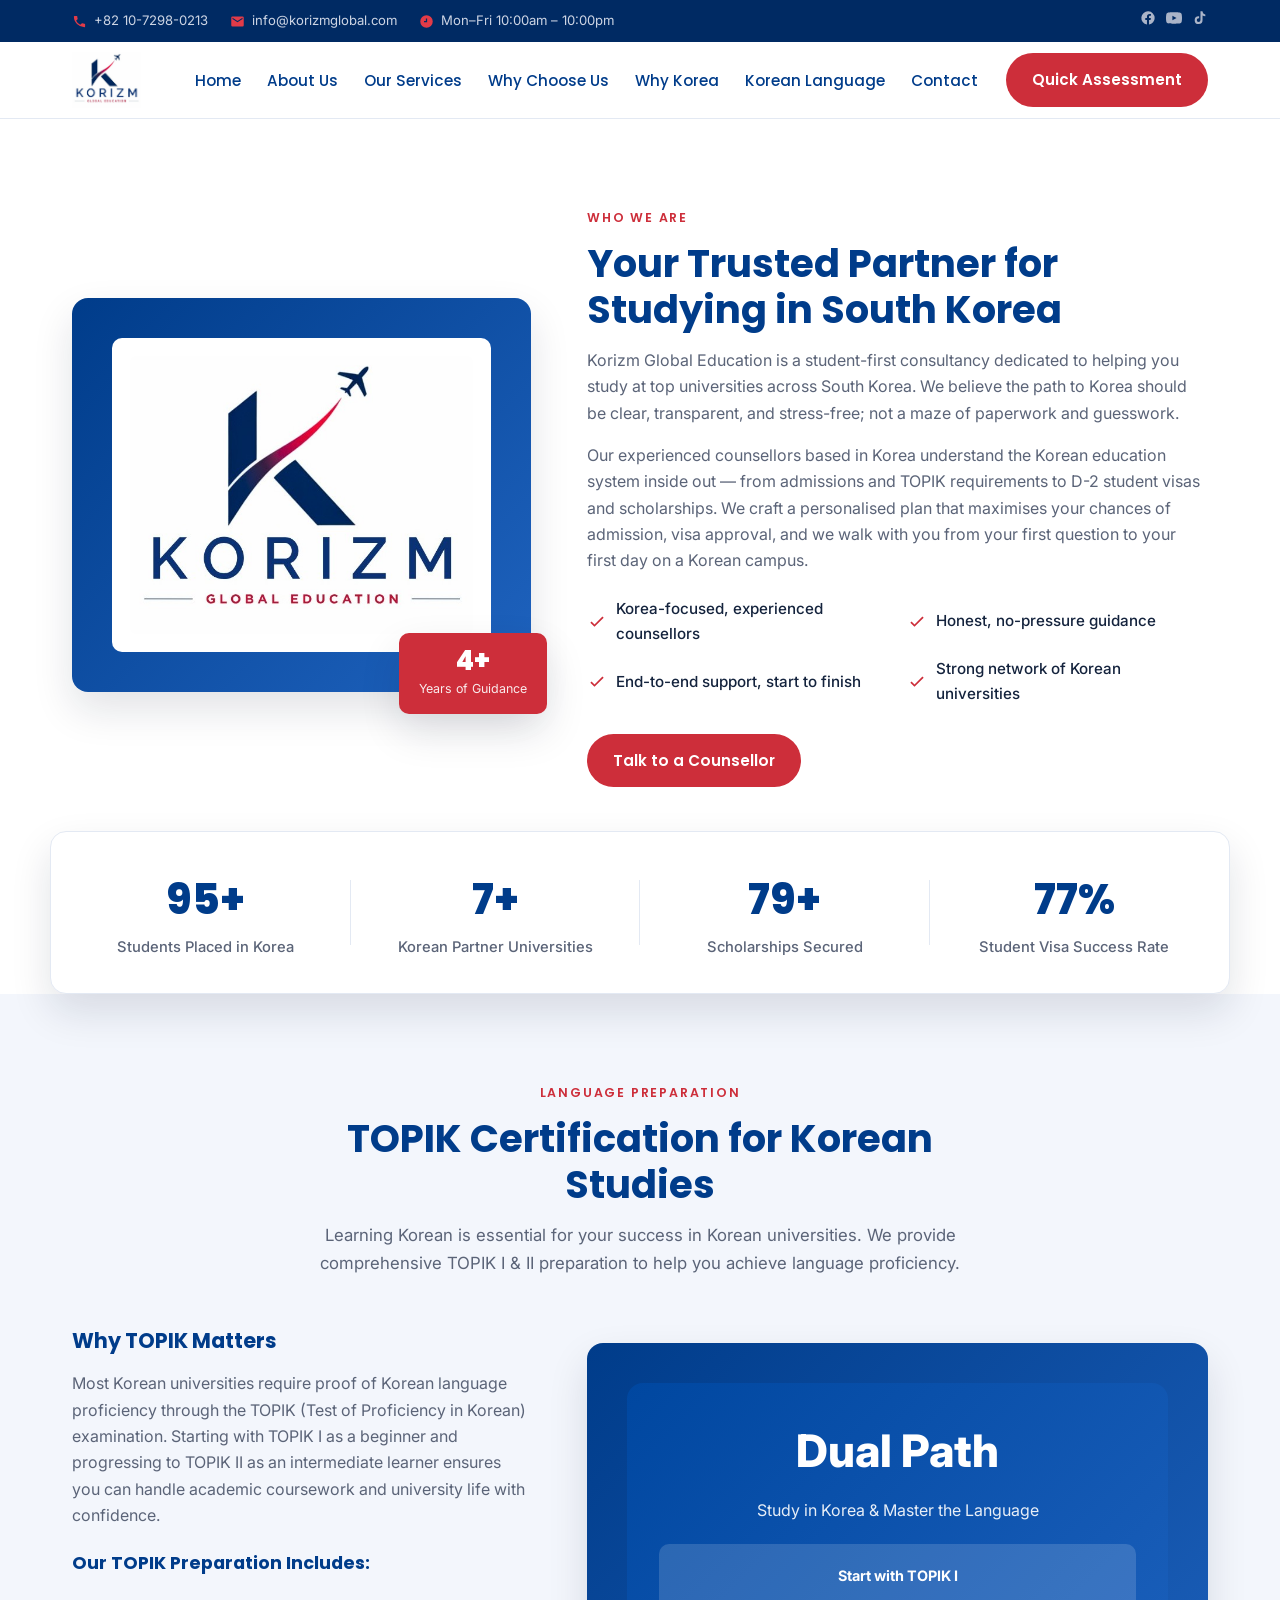
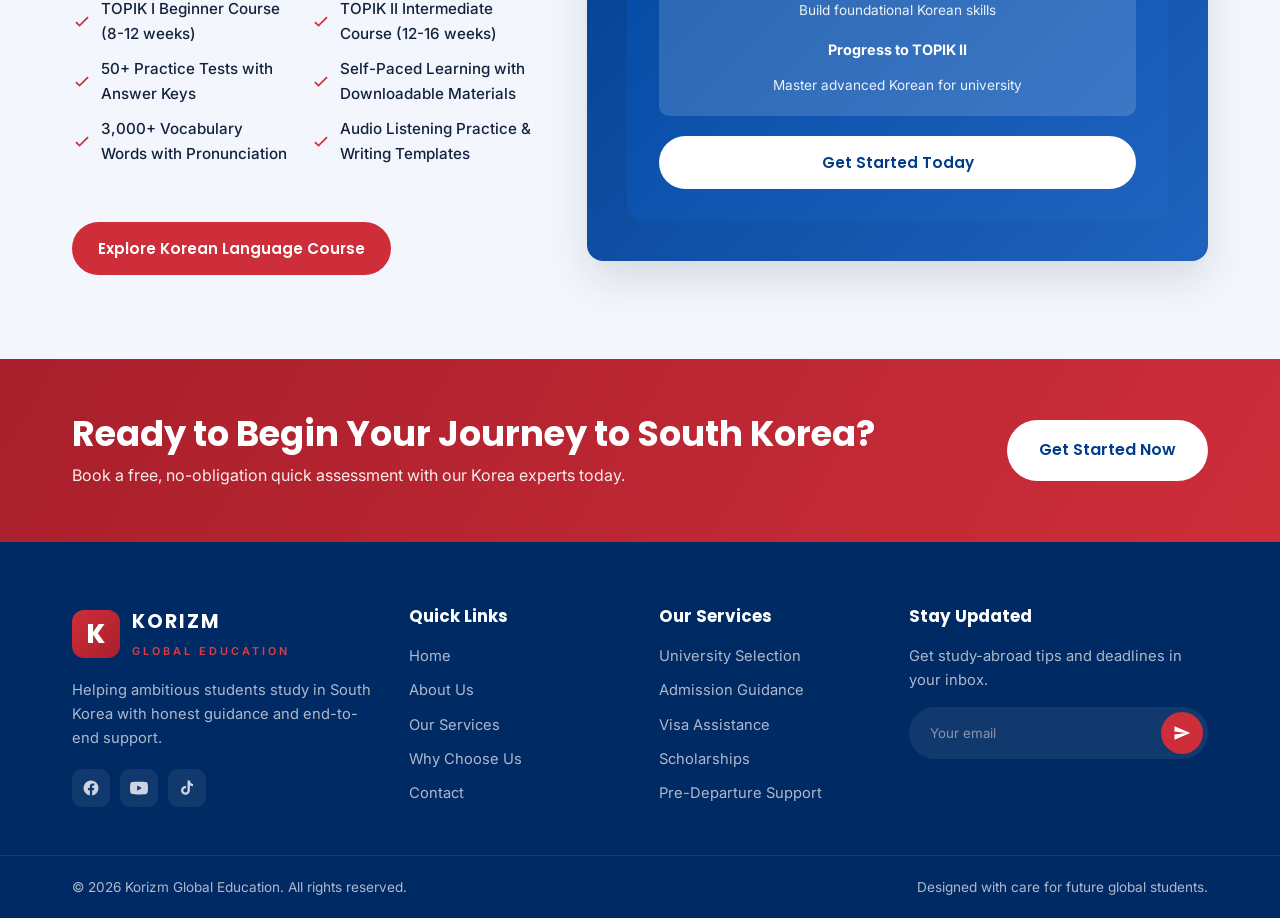
==== commit d12e226c: "navigation updated" ====
--- a/about.html
+++ b/about.html
@@ -68,10 +68,10 @@
           <li><a href="services.html" class="nav__link">Our Services</a></li>
           <li><a href="why-us.html" class="nav__link">Why Choose Us</a></li>
           <li><a href="destinations.html" class="nav__link">Why Korea</a></li>
+          <li><a href="korean-language.html" class="nav__link">Korean Language</a></li>
           <li><a href="contact.html" class="nav__link">Contact</a></li>
         </ul>
         <div style="display: flex; gap: 12px; flex-wrap: wrap;">
-          <a href="korean-language.html" class="btn btn--primary nav__cta">Korean Language</a>
           <a href="contact.html" class="btn btn--primary nav__cta">Quick Assessment</a>
         </div>
       </nav>
--- a/css/styles.css
+++ b/css/styles.css
@@ -430,6 +430,47 @@
 .to-top svg { width: 22px; height: 22px; fill: #fff; }
 .to-top.show { opacity: 1; visibility: visible; transform: translateY(0); }
 .to-top:hover { background: var(--crimson-700); }
+
+/* ---------- Download Modal ---------- */
+.modal {
+  position: fixed; inset: 0; background: rgba(0, 0, 0, .5); z-index: 500;
+  display: grid; place-items: center; opacity: 0; visibility: hidden;
+  transition: opacity .3s, visibility .3s;
+}
+.modal.show { opacity: 1; visibility: visible; }
+.modal__content {
+  background: #fff; border-radius: var(--radius); padding: 40px 32px;
+  max-width: 420px; width: 90%; box-shadow: var(--shadow);
+  animation: slideUp .35s ease;
+}
+@keyframes slideUp { from { transform: translateY(30px); opacity: 0; } to { transform: none; opacity: 1; } }
+.modal__header { margin-bottom: 24px; }
+.modal__title { font-size: 1.5rem; font-weight: 700; color: var(--navy-800); margin-bottom: 8px; }
+.modal__subtitle { color: var(--muted); font-size: .95rem; }
+.modal__close {
+  position: absolute; top: 16px; right: 16px; width: 32px; height: 32px;
+  border: 0; background: var(--bg-soft); border-radius: 50%; cursor: pointer;
+  display: grid; place-items: center; color: var(--navy-800); font-size: 1.3rem;
+  transition: background .2s;
+}
+.modal__close:hover { background: var(--line); }
+.modal__body { display: grid; gap: 16px; margin-bottom: 24px; }
+.modal__actions { display: grid; grid-template-columns: 1fr 1fr; gap: 12px; }
+.modal__btn { padding: 12px 20px; border: 0; border-radius: var(--radius-sm); font-weight: 600;
+  cursor: pointer; transition: transform .2s, box-shadow .2s; }
+.modal__btn--download { background: var(--crimson); color: #fff; }
+.modal__btn--download:hover { transform: translateY(-2px); box-shadow: 0 8px 16px rgba(205, 46, 58, .3); }
+.modal__btn--cancel { background: var(--line); color: var(--navy-800); }
+.modal__btn--cancel:hover { background: var(--line); opacity: .8; }
+.modal__btn:disabled { opacity: .6; cursor: not-allowed; }
+
+.modal .field { margin: 0; }
+.modal .field input {
+  width: 100%; font-size: .95rem; color: var(--ink);
+  padding: 11px 14px; border: 1.5px solid var(--line); border-radius: var(--radius-sm);
+  background: var(--bg-soft); transition: border-color .2s, background .2s; font-family: var(--font-body);
+}
+.modal .field input:focus { outline: none; border-color: var(--crimson); background: #fff; }
 
 /* ---------- Scroll reveal ---------- */
 .reveal { opacity: 0; transform: translateY(28px); transition: opacity .7s ease, transform .7s ease; }
@@ -524,3 +565,37 @@
   .hero__slide { padding: 12px; }
   .hero__slide-caption strong { font-size: .9rem; }
 }
+
+
+/* Button container (both Korean Language and Quick Assessment) */
+.header__inner > div {
+  display: flex;
+  gap: 12px;
+  flex-wrap: wrap;
+  align-items: center;
+}
+
+@media (max-width: 980px) {
+  .header__inner > div {
+    gap: 8px;
+  }
+  
+  .header__inner > div .btn {
+    font-size: 0.85rem;
+    padding: 10px 18px;
+  }
+}
+
+@media (max-width: 620px) {
+  .header__inner > div {
+    flex-direction: column;
+    width: 100%;
+    gap: 8px;
+  }
+  
+  .header__inner > div .btn {
+    width: 100%;
+    font-size: 0.9rem;
+    padding: 12px 20px;
+  }
+}
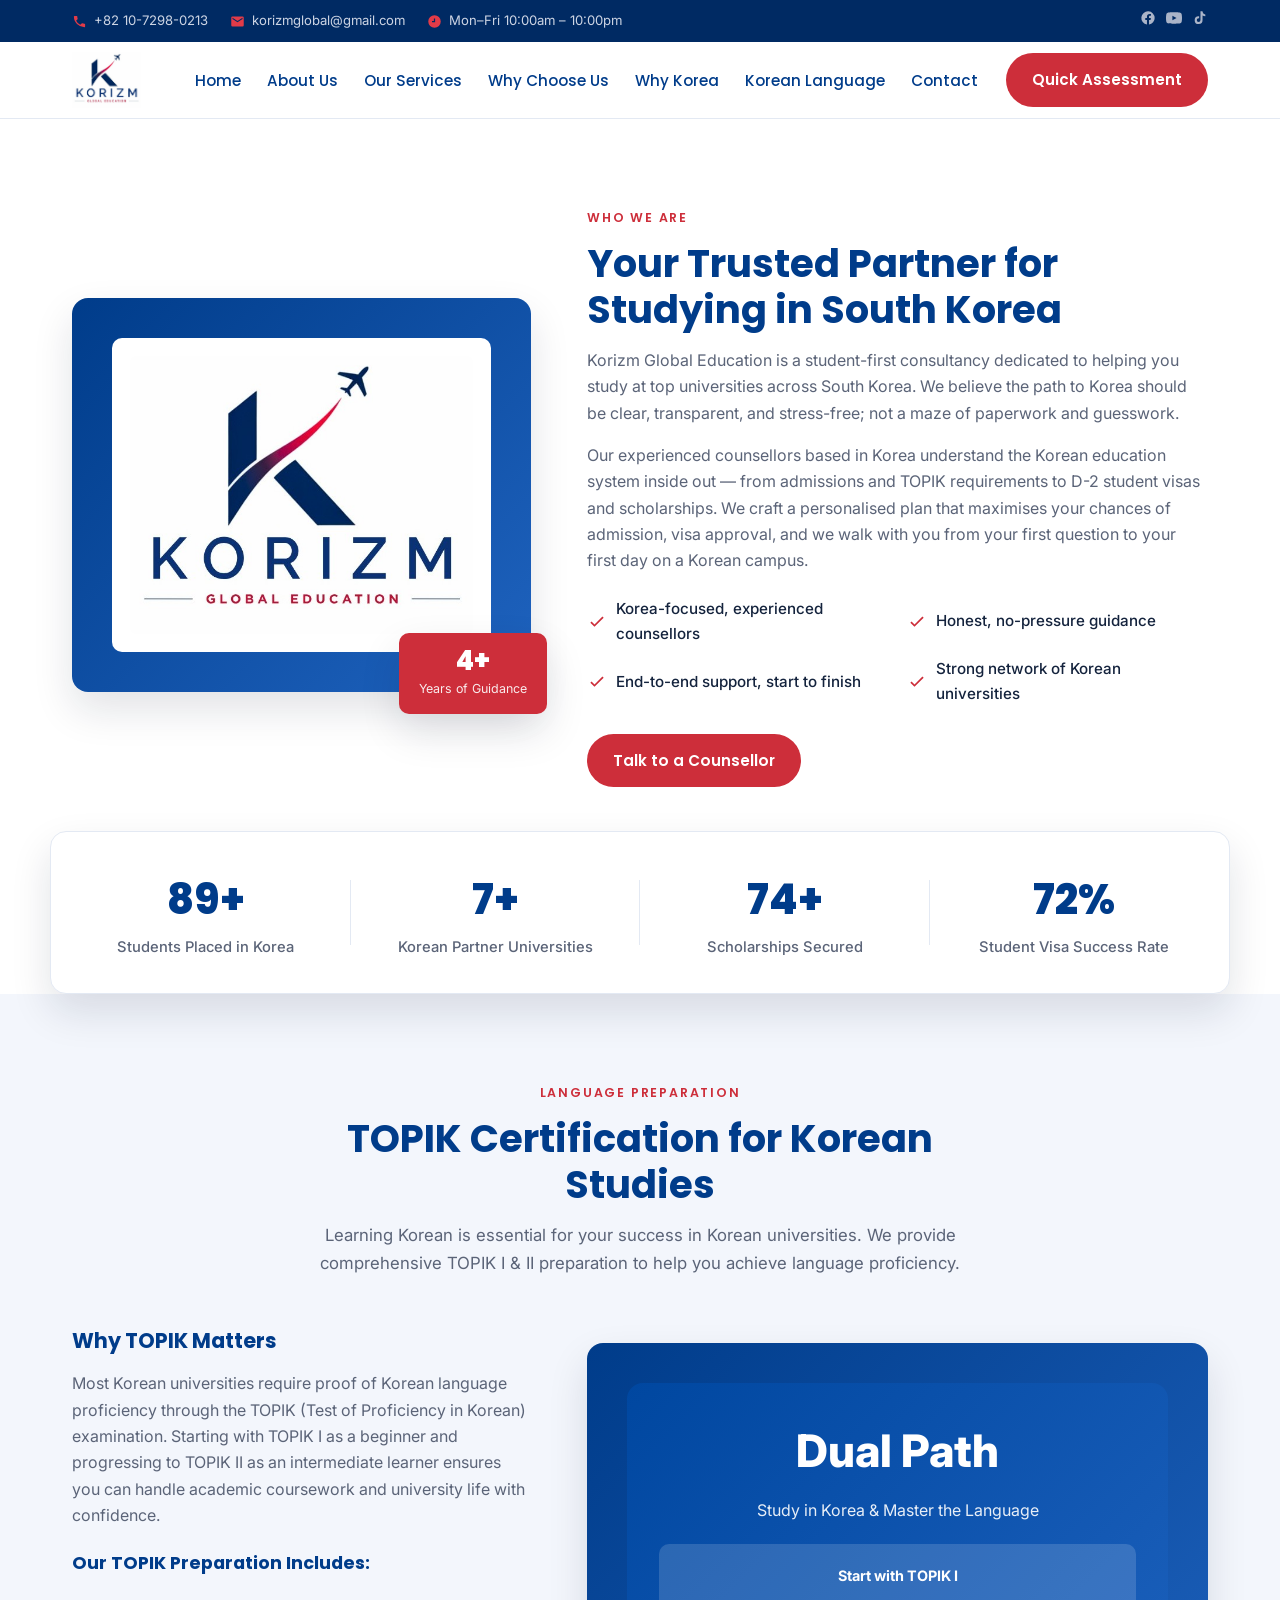
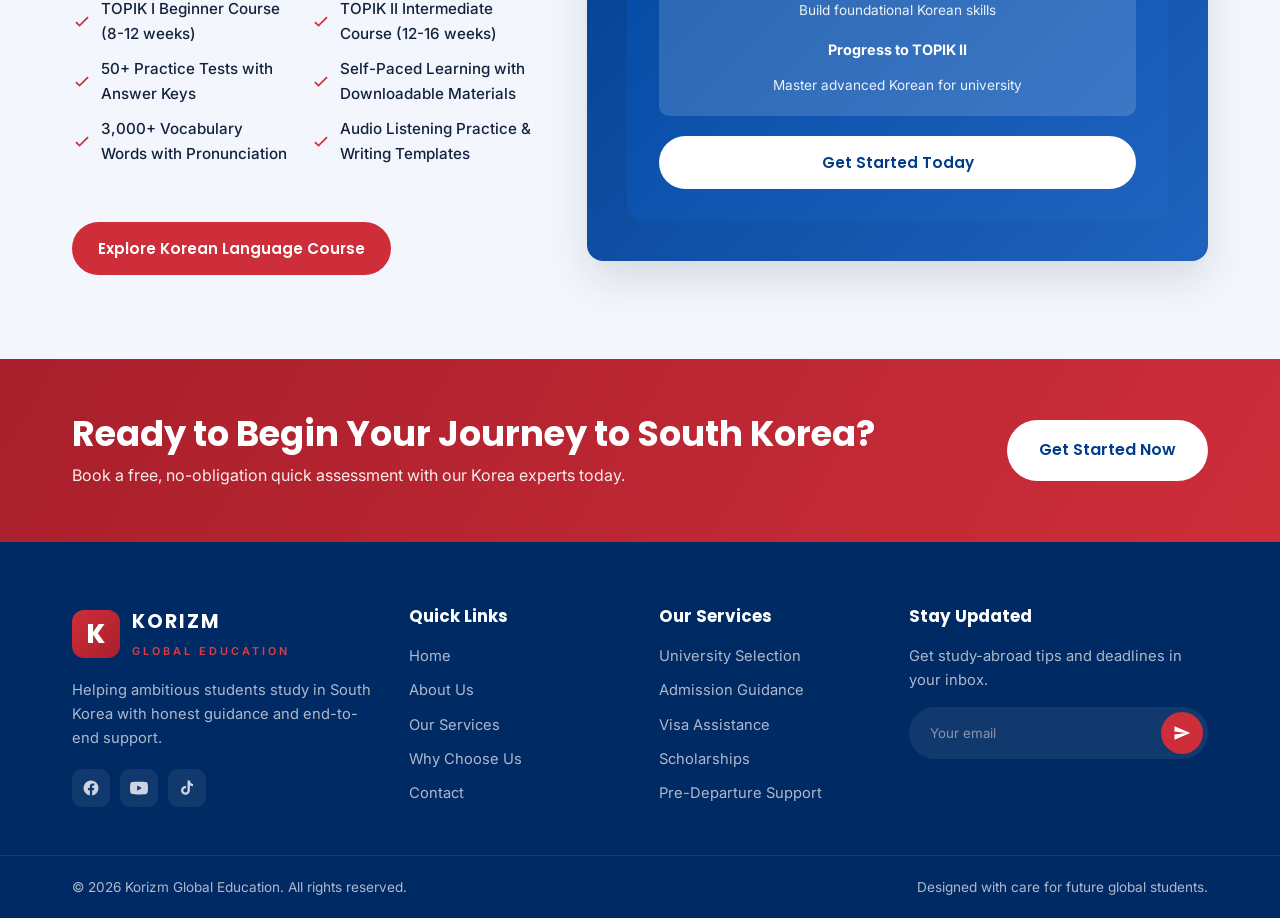
==== commit da9289d5: "Add files via upload" ====
--- a/about.html
+++ b/about.html
@@ -24,9 +24,9 @@
           <svg viewBox="0 0 24 24" class="icon"><path d="M6.62 10.79a15.05 15.05 0 0 0 6.59 6.59l2.2-2.2a1 1 0 0 1 1.01-.24 11.36 11.36 0 0 0 3.56.57 1 1 0 0 1 1 1V20a1 1 0 0 1-1 1A17 17 0 0 1 3 4a1 1 0 0 1 1-1h3.5a1 1 0 0 1 1 1 11.36 11.36 0 0 0 .57 3.56 1 1 0 0 1-.24 1.01l-2.21 2.22z"/></svg>
           <span>+82 10-7298-0213</span>
         </a>
-        <a href="mailto:info@korizmglobal.com" class="topbar__item">
+        <a href="mailto:korizmglobal@gmail.com" class="topbar__item">
           <svg viewBox="0 0 24 24" class="icon"><path d="M20 4H4a2 2 0 0 0-2 2v12a2 2 0 0 0 2 2h16a2 2 0 0 0 2-2V6a2 2 0 0 0-2-2zm0 4-8 5-8-5V6l8 5 8-5z"/></svg>
-          <span>info@korizmglobal.com</span>
+          <span>korizmglobal@gmail.com</span>
         </a>
         <span class="topbar__item topbar__hours">
           <svg viewBox="0 0 24 24" class="icon"><path d="M12 2a10 10 0 1 0 0 20 10 10 0 0 0 0-20zm1 11h-5v-2h3V7h2z"/></svg>
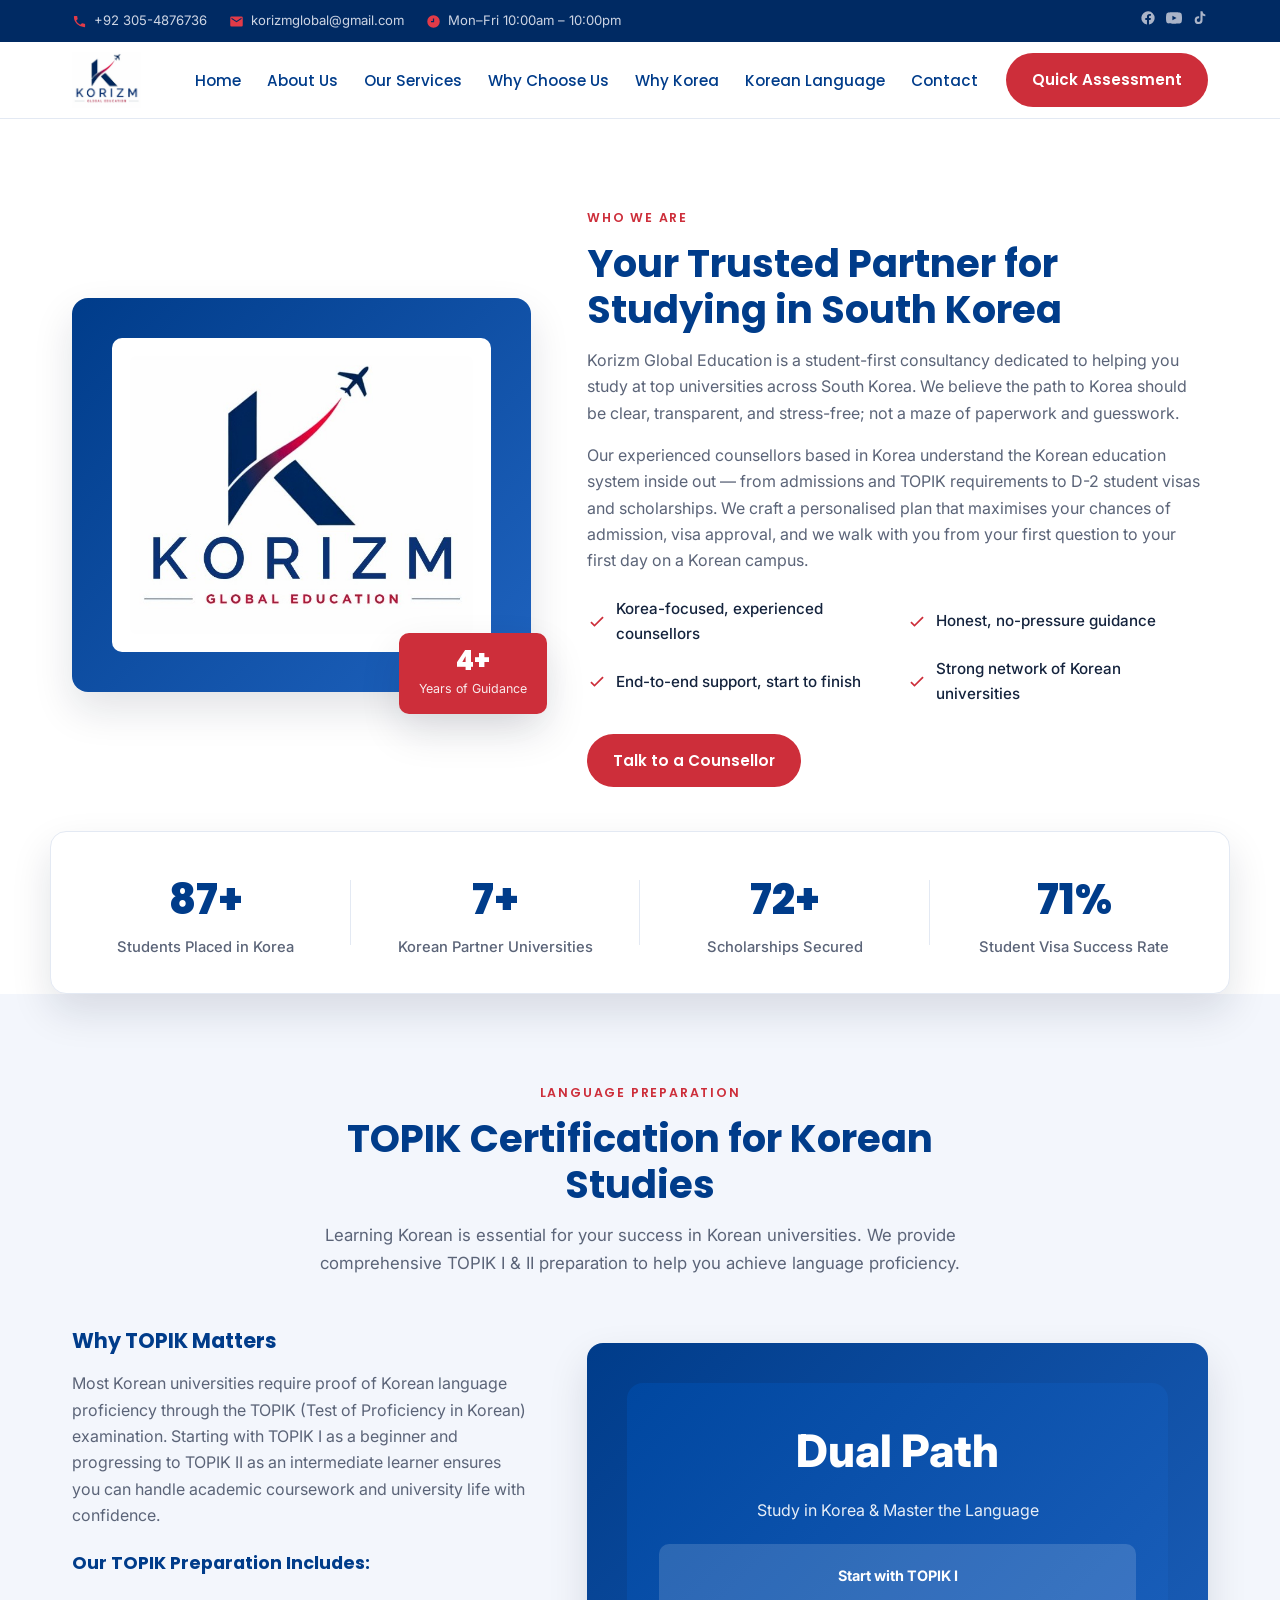
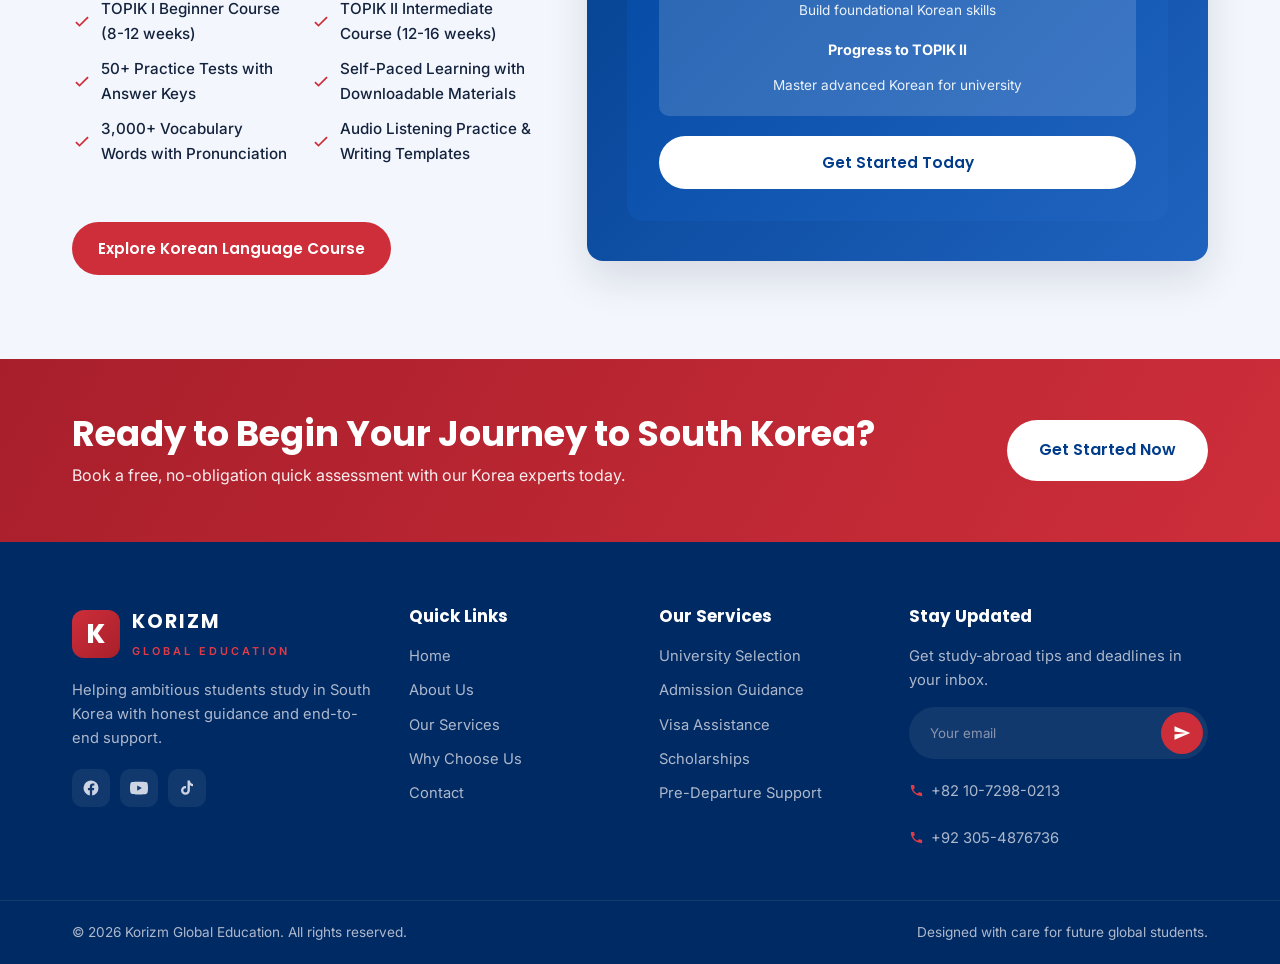
==== commit d832c01d: "Update Contact Info" ====
--- a/about.html
+++ b/about.html
@@ -20,9 +20,9 @@
   <div class="topbar">
     <div class="container topbar__inner">
       <div class="topbar__contacts">
-        <a href="https://wa.me/821072980213?text=Hello%20KORIZM%20Global%20Education" class="topbar__item">
+         <a href="https://wa.me/923054876736?text=Hello%20KORIZM%20Global%20Education" class="topbar__item">
           <svg viewBox="0 0 24 24" class="icon"><path d="M6.62 10.79a15.05 15.05 0 0 0 6.59 6.59l2.2-2.2a1 1 0 0 1 1.01-.24 11.36 11.36 0 0 0 3.56.57 1 1 0 0 1 1 1V20a1 1 0 0 1-1 1A17 17 0 0 1 3 4a1 1 0 0 1 1-1h3.5a1 1 0 0 1 1 1 11.36 11.36 0 0 0 .57 3.56 1 1 0 0 1-.24 1.01l-2.21 2.22z"/></svg>
-          <span>+82 10-7298-0213</span>
+          <span>+92 305-4876736</span>
         </a>
         <a href="mailto:korizmglobal@gmail.com" class="topbar__item">
           <svg viewBox="0 0 24 24" class="icon"><path d="M20 4H4a2 2 0 0 0-2 2v12a2 2 0 0 0 2 2h16a2 2 0 0 0 2-2V6a2 2 0 0 0-2-2zm0 4-8 5-8-5V6l8 5 8-5z"/></svg>
@@ -262,6 +262,18 @@
             <svg viewBox="0 0 24 24" class="icon"><path d="M2 21l21-9L2 3v7l15 2-15 2z"/></svg>
           </button>
         </form>
+         <div style="margin-top: 20px;">
+        <a href="https://wa.me/821072980213?text=Hello%20KORIZM%20Global%20Education" class="topbar__item">
+          <svg viewBox="0 0 24 24" class="icon"><path d="M6.62 10.79a15.05 15.05 0 0 0 6.59 6.59l2.2-2.2a1 1 0 0 1 1.01-.24 11.36 11.36 0 0 0 3.56.57 1 1 0 0 1 1 1V20a1 1 0 0 1-1 1A17 17 0 0 1 3 4a1 1 0 0 1 1-1h3.5a1 1 0 0 1 1 1 11.36 11.36 0 0 0 .57 3.56 1 1 0 0 1-.24 1.01l-2.21 2.22z"></path></svg>
+          <span>+82 10-7298-0213</span>
+        </a>
+        </div>
+        <div style="margin-top: 20px;">
+        <a href="https://wa.me/923054876736?text=Hello%20KORIZM%20Global%20Education" class="topbar__item">
+          <svg viewBox="0 0 24 24" class="icon"><path d="M6.62 10.79a15.05 15.05 0 0 0 6.59 6.59l2.2-2.2a1 1 0 0 1 1.01-.24 11.36 11.36 0 0 0 3.56.57 1 1 0 0 1 1 1V20a1 1 0 0 1-1 1A17 17 0 0 1 3 4a1 1 0 0 1 1-1h3.5a1 1 0 0 1 1 1 11.36 11.36 0 0 0 .57 3.56 1 1 0 0 1-.24 1.01l-2.21 2.22z"></path></svg>
+          <span>+92 305-4876736</span>
+        </a>
+        </div>
       </div>
     </div>
 
